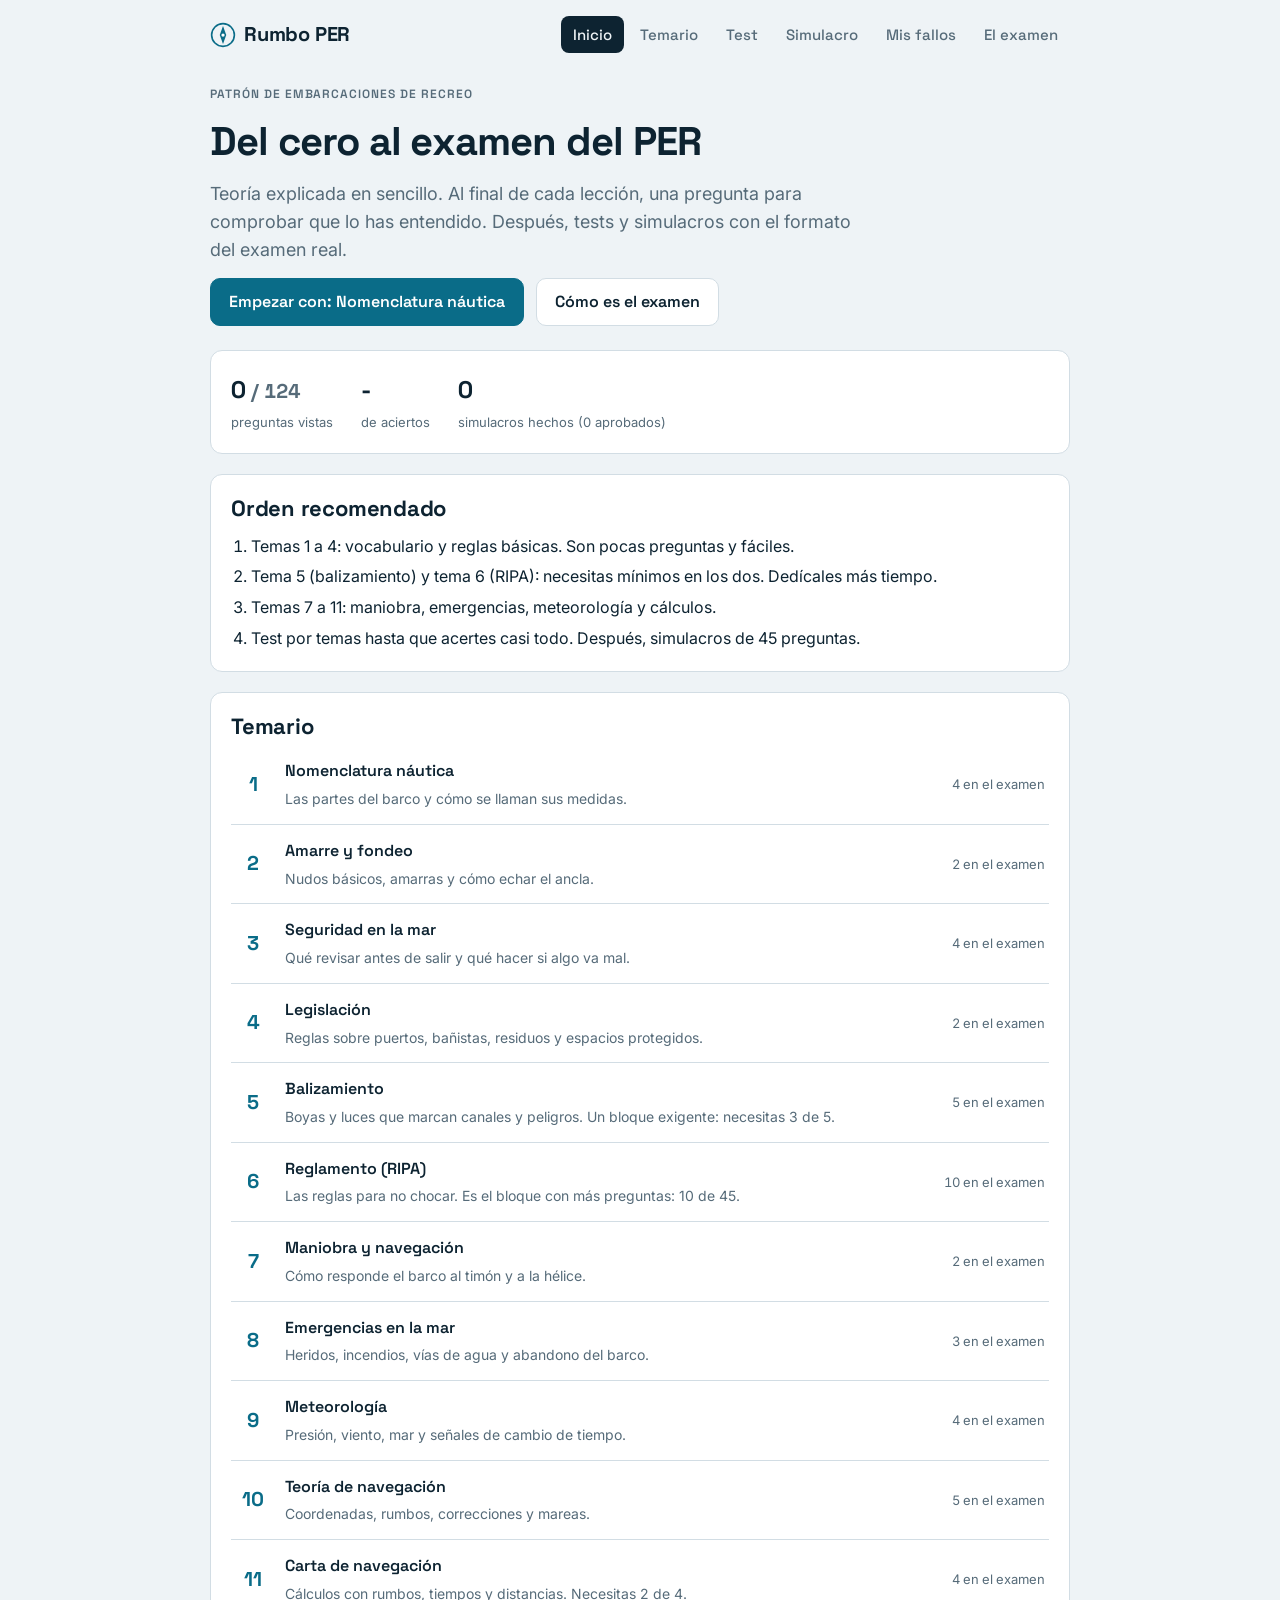
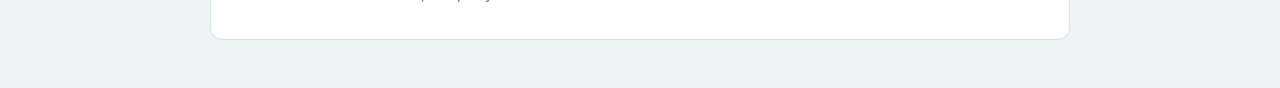
==== CV/per/index.html @ 20fec90c "Anadir Rumbo PER como app instalable en /per - Carpeta CV/per con pagina, manifest, service worker e" ====
<!doctype html>
<html lang="es">
<head>
<meta charset="utf-8">
<meta name="viewport" content="width=device-width, initial-scale=1, viewport-fit=cover">
<title>Rumbo PER</title>
<meta name="description" content="Prepara el examen teórico del PER desde cero: teoría sencilla, tests y simulacros.">
<meta name="theme-color" content="#0a6c88">
<link rel="manifest" href="manifest.webmanifest">
<link rel="icon" href="icon-192.png">
<link rel="apple-touch-icon" href="icon-180.png">
<link rel="preconnect" href="https://fonts.googleapis.com">
<link rel="stylesheet" href="https://fonts.googleapis.com/css2?family=Inter:wght@400;500;600&family=Space+Grotesk:wght@500;600;700&display=swap">
<style>
html{padding-top:env(safe-area-inset-top,0px);padding-bottom:env(safe-area-inset-bottom,0px)}
body{margin:0}
[hidden]{display:none!important}
/* Concepto: cuaderno de bitácora moderno. Fondo azul grisáceo frío, tinta marino, acento verde mar. Las marcas IALA llevan sus colores reales. */
:root{
  --bg:#eef3f6; --surface:#ffffff; --ink:#0d2331; --muted:#566b79; --line:#d2dde4;
  --accent:#0a6c88; --accent-ink:#ffffff; --soft:#e0eff4; --sea:#cfe3ec;
  --ok:#1b7f4b; --ok-bg:#e1f3e9; --bad:#b83428; --bad-bg:#fbe8e5; --warn:#9a6508; --warn-bg:#fbf0d9;
  --f-head:'Space Grotesk','Segoe UI',system-ui,sans-serif;
  --f-body:'Inter','Segoe UI',system-ui,sans-serif;
  --f-mono:ui-monospace,'SF Mono',Menlo,Consolas,monospace;
}
@media (prefers-color-scheme: dark){
  :root:not([data-theme="light"]){
    --bg:#0a171f; --surface:#112530; --ink:#e5eff5; --muted:#92a9b7; --line:#22394680;
    --accent:#52c4df; --accent-ink:#04202a; --soft:#143240; --sea:#17384a;
    --ok:#52cf90; --ok-bg:#12372a; --bad:#ff8579; --bad-bg:#40201d; --warn:#e8b552; --warn-bg:#3b2f13;
    color-scheme:dark;
  }
}
:root[data-theme="dark"]{
  --bg:#0a171f; --surface:#112530; --ink:#e5eff5; --muted:#92a9b7; --line:#22394680;
  --accent:#52c4df; --accent-ink:#04202a; --soft:#143240; --sea:#17384a;
  --ok:#52cf90; --ok-bg:#12372a; --bad:#ff8579; --bad-bg:#40201d; --warn:#e8b552; --warn-bg:#3b2f13;
  color-scheme:dark;
}
*{box-sizing:border-box}
body{background:var(--bg);color:var(--ink);font-family:var(--f-body);font-size:16px;line-height:1.55;
  padding-block:0 48px;padding-left:max(16px,env(safe-area-inset-left,0px));padding-right:max(16px,env(safe-area-inset-right,0px))}
.wrap{max-width:860px;margin:0 auto}
h1,h2,h3{font-family:var(--f-head);line-height:1.2;text-wrap:balance;margin:0}
h1{font-size:clamp(28px,5vw,40px);letter-spacing:-.02em}
h2{font-size:22px;letter-spacing:-.01em}
h3{font-size:18px}
p{margin:0 0 12px}
a{color:var(--accent)}
code{font-family:var(--f-mono);background:var(--soft);padding:1px 6px;border-radius:4px;font-size:.92em}
.muted{color:var(--muted)}
.small{font-size:14px}
.eyebrow{font-family:var(--f-head);text-transform:uppercase;letter-spacing:.08em;font-size:12px;color:var(--muted);font-weight:600}

/* barra superior */
.top{display:flex;align-items:center;justify-content:space-between;gap:12px 20px;flex-wrap:wrap;padding-block:16px 12px}
.brand{font-family:var(--f-head);font-weight:700;font-size:20px;letter-spacing:-.01em;display:flex;align-items:center;gap:8px}
.brand svg{width:26px;height:26px}
.nav{display:flex;gap:4px;flex-wrap:wrap}
.nav a{font-family:var(--f-head);font-weight:500;font-size:15px;color:var(--muted);text-decoration:none;padding:7px 12px;border-radius:8px}
.nav a:hover{background:var(--soft);color:var(--ink)}
.nav a[aria-current="page"]{background:var(--ink);color:var(--bg)}
a:focus-visible,button:focus-visible{outline:3px solid var(--accent);outline-offset:2px}

main{display:flex;flex-direction:column;gap:20px;padding-top:12px}
.card{background:var(--surface);border:1px solid var(--line);border-radius:12px;padding:20px}
.card.flat{background:transparent;border-style:dashed}
.row{display:flex;gap:12px;flex-wrap:wrap;align-items:center}
.grow{flex:1;min-width:0}
.btn{font-family:var(--f-head);font-weight:600;font-size:16px;border:1px solid var(--line);background:var(--surface);color:var(--ink);padding:11px 18px;border-radius:10px;cursor:pointer;text-decoration:none;display:inline-block}
.btn:hover{border-color:var(--accent)}
.btn.primary{background:var(--accent);border-color:var(--accent);color:var(--accent-ink)}
.btn.primary:hover{filter:brightness(1.07)}
.btn[disabled]{opacity:.45;cursor:default}
.chip{font-family:var(--f-head);font-size:14px;font-weight:500;border:1px solid var(--line);background:var(--surface);color:var(--ink);padding:6px 14px;border-radius:999px;cursor:pointer}
.chip[aria-pressed="true"]{background:var(--accent);color:var(--accent-ink);border-color:var(--accent)}
.pill{display:inline-block;font-family:var(--f-head);font-size:12px;font-weight:600;padding:2px 10px;border-radius:999px;background:var(--soft);color:var(--accent)}
.pill.ok{background:var(--ok-bg);color:var(--ok)}
.pill.bad{background:var(--bad-bg);color:var(--bad)}
.pill.warn{background:var(--warn-bg);color:var(--warn)}

/* inicio */
.hero{display:flex;flex-direction:column;gap:14px;padding-block:8px 4px}
.hero p{max-width:60ch;font-size:18px;color:var(--muted);margin:0}
.stats{display:flex;gap:28px;flex-wrap:wrap}
.stat b{display:block;font-family:var(--f-head);font-size:24px;font-variant-numeric:tabular-nums}
.stat span{font-size:13px;color:var(--muted)}
.units{display:flex;flex-direction:column}
.unit{display:grid;grid-template-columns:36px 1fr auto;gap:4px 14px;align-items:center;padding:14px 4px;border-top:1px solid var(--line);text-decoration:none;color:inherit}
.unit:first-child{border-top:0}
.unit:hover{background:var(--soft)}
.unit .no{font-family:var(--f-head);font-weight:700;font-size:20px;color:var(--accent);grid-row:span 2;text-align:center}
.unit .nm{font-family:var(--f-head);font-weight:600}
.unit .ds{font-size:14px;color:var(--muted);grid-column:2}
.unit .meta{text-align:right;font-size:13px;color:var(--muted);font-variant-numeric:tabular-nums;grid-row:span 2}
.bar{height:6px;border-radius:3px;background:var(--line);overflow:hidden;margin-top:6px}
.bar i{display:block;height:100%;background:var(--accent)}
.steps{margin:0;padding-left:20px;display:flex;flex-direction:column;gap:6px}

/* lección */
.lesson{display:flex;flex-direction:column;gap:14px}
.lesson ul,.lesson ol{margin:0 0 4px;padding-left:22px;display:flex;flex-direction:column;gap:6px}
.lesson ul ul{margin-top:6px}
.tip{background:var(--warn-bg);color:var(--ink);border-radius:8px;padding:10px 14px;font-size:15px}
.figs{display:flex;gap:8px 18px;flex-wrap:wrap;margin:6px 0}
.figs figure{margin:0;text-align:center;width:92px}
.figs figcaption{font-size:12px;color:var(--muted);line-height:1.25;margin-top:2px}
.figs svg,.qfig svg{width:64px;height:100px;display:block;margin:0 auto}
.check{border-top:1px dashed var(--line);padding-top:14px;display:flex;flex-direction:column;gap:12px}
.check .eyebrow{color:var(--accent)}
.done{color:var(--ok)}

/* preguntas */
.qtext{font-family:var(--f-head);font-size:19px;font-weight:600;line-height:1.35;margin-bottom:12px}
.qfig{margin:0 0 12px}
.opts{display:flex;flex-direction:column;gap:8px}
.opt{display:flex;gap:12px;align-items:flex-start;text-align:left;width:100%;font:inherit;font-size:16px;color:var(--ink);background:var(--surface);border:1.5px solid var(--line);border-radius:10px;padding:11px 14px;cursor:pointer}
.opt:hover:not([disabled]){border-color:var(--accent)}
.opt .ltr{font-family:var(--f-head);font-weight:700;color:var(--muted);flex:none;width:18px}
.opt .otx{min-width:0}
.opt.sel{border-color:var(--accent);background:var(--soft)}
.opt.correct{border-color:var(--ok);background:var(--ok-bg)}
.opt.wrong{border-color:var(--bad);background:var(--bad-bg)}
.opt[disabled]{cursor:default;color:var(--ink)}
.why{margin-top:12px;padding:12px 14px;border-radius:10px;font-size:15px}
.why.ok{background:var(--ok-bg)}
.why.bad{background:var(--bad-bg)}
.prog{display:flex;justify-content:space-between;gap:12px;font-family:var(--f-head);font-size:14px;color:var(--muted);font-variant-numeric:tabular-nums}
.timer{font-weight:700;color:var(--ink)}
.timer.low{color:var(--bad)}
.grid{display:flex;flex-wrap:wrap;gap:6px}
.grid button{width:38px;height:36px;border-radius:8px;border:1px solid var(--line);background:var(--surface);color:var(--ink);font-family:var(--f-head);font-weight:600;font-size:14px;cursor:pointer;font-variant-numeric:tabular-nums}
.grid button.ans{background:var(--soft);border-color:var(--accent)}
.grid button.cur{background:var(--ink);color:var(--bg);border-color:var(--ink)}

/* resultados */
.verdict{font-family:var(--f-head);font-size:30px;font-weight:700}
.verdict.ok{color:var(--ok)}
.verdict.bad{color:var(--bad)}
table{border-collapse:collapse;width:100%;font-size:15px;font-variant-numeric:tabular-nums}
th,td{text-align:left;padding:8px 10px;border-bottom:1px solid var(--line)}
th{font-family:var(--f-head);font-size:12px;text-transform:uppercase;letter-spacing:.06em;color:var(--muted)}
.scroll{overflow-x:auto}
.review{display:flex;flex-direction:column;gap:14px}
.review .card{padding:16px}
.picker{display:grid;grid-template-columns:repeat(auto-fill,minmax(230px,1fr));gap:10px}
.pick{font:inherit;text-align:left;background:var(--surface);border:1px solid var(--line);border-radius:10px;padding:12px 14px;cursor:pointer;color:var(--ink);display:flex;flex-direction:column;gap:2px}
.pick:hover{border-color:var(--accent)}
.pick b{font-family:var(--f-head)}
.pick span{font-size:13px;color:var(--muted)}
dl{margin:0;display:grid;grid-template-columns:minmax(120px,max-content) 1fr;gap:8px 18px}
dt{font-family:var(--f-head);font-weight:600}
dd{margin:0;min-width:0}
@media (max-width:560px){dl{grid-template-columns:1fr;gap:2px}dd{margin-bottom:10px}.unit{grid-template-columns:30px 1fr}.unit .meta{grid-column:2;grid-row:auto;text-align:left}}
@media (prefers-reduced-motion:no-preference){.bar i{transition:width .3s}}
</style>
</head>
<body>
<div id="app"></div>
<script>
// Temario del PER según el Anexo II del RD 875/2014 (11 unidades, 45 preguntas)
const UNITS = [
{ id:1, n:4, t:'Nomenclatura náutica', d:'Las partes del barco y cómo se llaman sus medidas.', lessons:[
 { h:'Las partes del barco', b:`
<p>Imagina que estás en el centro del barco, mirando hacia delante.</p>
<ul>
<li><b>Proa</b>: la parte de delante.</li>
<li><b>Popa</b>: la parte de atrás.</li>
<li><b>Babor</b>: tu <b>izquierda</b>. Luz <b>roja</b>.</li>
<li><b>Estribor</b>: tu <b>derecha</b>. Luz <b>verde</b>.</li>
<li><b>Amura</b>: la zona curva del casco a cada lado de la proa.</li>
<li><b>Aleta</b>: la zona curva a cada lado de la popa.</li>
<li><b>Través</b>: justo a un lado, a 90° de la proa.</li>
</ul>
<p class="tip">Truco: el vino de <b>Oporto</b> (port, babor) es tinto, como la luz roja de babor.</p>` },
 { h:'Medidas y posiciones', b:`
<ul>
<li><b>Eslora</b>: lo largo del barco.</li>
<li><b>Manga</b>: lo ancho, en la parte más ancha.</li>
<li><b>Puntal</b>: la altura del casco, de la quilla a la cubierta.</li>
<li><b>Calado</b>: lo que se hunde el barco. Va de la línea de flotación a la quilla.</li>
<li><b>Francobordo</b>: lo que sobresale del agua, de la flotación a la cubierta.</li>
<li><b>Obra viva</b> (o carena): la parte del casco que va <b>sumergida</b>.</li>
<li><b>Obra muerta</b>: la parte que queda <b>fuera</b> del agua.</li>
<li><b>Asiento</b>: la diferencia entre el calado de popa y el de proa.</li>
<li><b>Escora</b>: la inclinación del barco hacia un costado.</li>
</ul>` },
 { h:'Hélice, timón y ancla', b:`
<p>La hélice puede girar de dos maneras al ir hacia delante. <b>Dextrógira</b>: gira a derechas (como las agujas del reloj, visto desde popa). <b>Levógira</b>: gira a izquierdas.</p>
<p>El timón se maneja con una <b>caña</b> (palanca) o con una <b>rueda</b>. La pieza que se mueve en el agua es la <b>pala</b>.</p>
<p>Partes del ancla: el <b>arganeo</b> (anilla donde se une la cadena), la <b>caña</b> (el palo central), las <b>uñas</b> (lo que se clava en el fondo) y el <b>cepo</b> (barra que ayuda a que agarre). La cadena sale del barco por el <b>escoben</b> y se recoge con el <b>molinete</b>.</p>` }
]},
{ id:2, n:2, t:'Amarre y fondeo', d:'Nudos básicos, amarras y cómo echar el ancla.', lessons:[
 { h:'Nudos y amarras', b:`
<p>Tres nudos que necesitas sí o sí:</p>
<ul>
<li><b>As de guía</b>: hace un lazo que no se corre. Sirve para amarrar a una anilla o a una bita.</li>
<li><b>Nudo llano</b>: une dos cabos del mismo grosor.</li>
<li><b>Ballestrinque</b>: se hace rápido y sirve para amarrar a un poste o una barandilla.</li>
</ul>
<p>Cuando amarras al muelle usas varios cabos con nombre:</p>
<ul>
<li><b>Largos</b>: salen de proa o popa hacia delante o atrás.</li>
<li><b>Traveses</b>: salen del costado, perpendiculares al muelle.</li>
<li><b>Esprines</b>: salen cruzados y evitan que el barco se mueva hacia delante o hacia atrás.</li>
</ul>` },
 { h:'Fondear', b:`
<ul>
<li><b>Fondear</b>: echar el ancla. <b>Levar</b>: recogerla.</li>
<li>Mejor fondo para que agarre: <b>arena o fango</b>. Malo: roca lisa, piedras, algas.</li>
<li>La <b>posidonia</b> (pradera de plantas marinas) está protegida. No se fondea sobre ella.</li>
<li><b>Escopo</b>: cuánta cadena largas respecto a la profundidad. Cuanta más largues, mejor agarra. Con viento fuerte, largas más.</li>
<li><b>Garrear</b>: cuando el ancla no agarra y se arrastra por el fondo.</li>
<li>Cadena <b>a pique</b>: está vertical y el ancla está a punto de despegar del fondo.</li>
</ul>` }
]},
{ id:3, n:4, t:'Seguridad en la mar', d:'Qué revisar antes de salir y qué hacer si algo va mal.', lessons:[
 { h:'Antes de zarpar', b:`
<ul>
<li>Mira la <b>previsión meteorológica</b>. Si es mala, no salgas.</li>
<li>Comprueba combustible, batería, motor, bomba de achique y el <b>material de seguridad</b>: chalecos, aros, bengalas, extintor, botiquín, radio.</li>
<li>Deja a alguien de confianza en tierra tu <b>plan de ruta</b> y a qué hora piensas volver.</li>
<li>Explica a la tripulación dónde está el material y qué hacer si alguien cae al agua.</li>
</ul>
<p><b>Estabilidad</b>: es la capacidad del barco de volver a su posición normal después de inclinarse. Repartir bien el peso la mejora.</p>` },
 { h:'Mal tiempo y emergencias', b:`
<ul>
<li><b>Capear</b> un temporal: reducir velocidad al mínimo que permita gobernar y poner la proa a las olas, no de costado.</li>
<li><b>Hombre al agua</b>: gritar «hombre al agua», lanzar un aro salvavidas, no perderlo de vista y marcar la posición en el GPS.</li>
<li><b>Remolque</b>: cabo largo y resistente, amarrado a puntos firmes y a poca velocidad.</li>
<li><b>Pedir ayuda</b>: radio VHF <b>canal 16</b>, o el teléfono de Salvamento Marítimo <b>900 202 202</b>. También funciona el 112.</li>
<li><b>Señales de socorro</b>: bengala roja de mano, cohete con paracaídas rojo, humo naranja.</li>
<li><b>Radiobaliza EPIRB</b>: al activarla manda tu posición por satélite.</li>
</ul>` }
]},
{ id:4, n:2, t:'Legislación', d:'Reglas sobre puertos, bañistas, residuos y espacios protegidos.', lessons:[
 { h:'Lo que debes saber', b:`
<ul>
<li><b>Bandera</b>: la embarcación española lleva la bandera de España en la <b>popa</b>.</li>
<li><b>Documentos a bordo</b>: tu título, la documentación de la embarcación y el <b>seguro de responsabilidad civil</b> obligatorio.</li>
<li><b>Bañistas</b>: las zonas de baño balizadas están prohibidas a la navegación. Solo se entra por los canales señalizados y despacio.</li>
<li><b>Buzos</b>: la <b>bandera «A»</b> del código internacional (azul y blanca) significa «tengo buzos sumergidos, mantente alejado y despacio».</li>
<li><b>Contaminación</b>: está prohibido tirar plásticos y basura al mar. Nunca se vierten hidrocarburos.</li>
<li><b>Auxilio</b>: debes ayudar a quien esté en peligro en el mar, si no pones en grave riesgo tu barco ni a tu gente.</li>
<li><b>Espacios protegidos</b>: no se fondea sobre posidonia. En reservas marinas hay normas propias.</li>
</ul>` }
]},
{ id:5, n:5, t:'Balizamiento', d:'Boyas y luces que marcan canales y peligros. Un bloque exigente: necesitas 3 de 5.', lessons:[
 { h:'Marcas laterales y aguas navegables', b:`
<p>Usamos el sistema <b>IALA, Región A</b> (Europa, África y gran parte de Asia). Lo que importa es el sentido en que entras a puerto desde el mar.</p>
<ul>
<li><b>Babor</b> (izquierda al entrar): boya <b>roja</b>, cilíndrica, luz roja.</li>
<li><b>Estribor</b> (derecha al entrar): boya <b>verde</b>, cónica con la punta arriba, luz verde.</li>
</ul>
<p>Las <b>aguas navegables</b> (centro del canal) llevan franjas verticales <b>rojas y blancas</b> y una esfera roja arriba.</p>
<div class="figs" data-figs="port,stbd,safe"></div>` },
 { h:'Marcas cardinales', b:`
<p>Dicen en qué lado de ellas está el agua buena. Siempre pasas por el lado que dice su nombre. Las <b>puntas de los conos</b> te enseñan la dirección.</p>
<ul>
<li><b>Norte</b>: negro arriba, amarillo abajo. Dos conos con la punta <b>arriba</b>. Luz blanca centelleante continua.</li>
<li><b>Sur</b>: amarillo arriba, negro abajo. Dos conos con la punta <b>abajo</b>. Luz con 6 centelleos y uno largo.</li>
<li><b>Este</b>: negro, amarillo, negro. Conos <b>base con base</b> (un rombo). Luz con 3 centelleos.</li>
<li><b>Oeste</b>: amarillo, negro, amarillo. Conos <b>punta con punta</b> (reloj de arena). Luz con 9 centelleos.</li>
</ul>
<p class="tip">Truco de la luz: piensa en un reloj. Este = las 3, Sur = las 6, Oeste = las 9, Norte = continua.</p>
<div class="figs" data-figs="N,E,S,W"></div>` },
 { h:'Peligro aislado, especiales y bifurcación', b:`
<ul>
<li><b>Peligro aislado</b>: negra con bandas rojas y <b>dos esferas negras</b>. Marca un peligro pequeño. Se pasa a distancia por cualquier lado.</li>
<li><b>Marca especial</b>: toda <b>amarilla</b> con un aspa (X) amarilla. Zonas de ocio, cables, etc.</li>
<li><b>Bifurcación</b>: dónde se divide un canal. La parte de arriba dice por qué lado dejarla y la banda ancha dice cuál es el canal principal.
 <ul><li>Roja con banda verde: se deja por babor y el canal principal queda a <b>estribor</b>.</li>
 <li>Verde con banda roja: se deja por estribor y el canal principal queda a <b>babor</b>.</li></ul></li>
</ul>
<div class="figs" data-figs="isol,special,prefStbd,prefPort"></div>` },
 { h:'Luces y ritmos', b:`
<ul>
<li><b>Fl</b> (destello): un destello corto, mucha oscuridad.</li>
<li><b>Q</b> (centelleo) y <b>VQ</b> (muy rápido): destellos seguidos, 60 o 120 por minuto.</li>
<li><b>LFl</b>: destello largo (2 s o más).</li>
<li><b>Iso</b> (isofase): luz y oscuridad iguales. Por ejemplo, 2 s encendida y 2 s apagada.</li>
<li><b>Oc</b> (ocultaciones): <b>más luz que oscuridad</b>.</li>
<li><b>F</b>: luz fija.</li>
</ul>
<p>Cómo se lee: <code>Fl(3) G 10s</code> = luz verde de 3 destellos cada 10 segundos.</p>` }
]},
{ id:6, n:10, t:'Reglamento (RIPA)', d:'Las reglas para no chocar. Es el bloque con más preguntas: 10 de 45.', lessons:[
 { h:'Reglas básicas', b:`
<ul>
<li>Mantén siempre <b>vigilancia</b> con la vista y el oído.</li>
<li>Navega a <b>velocidad de seguridad</b>: la que te permite maniobrar y parar a tiempo según visibilidad, tráfico y mar.</li>
<li><b>Riesgo de abordaje</b>: si la demora del otro barco <b>no cambia</b> mientras se acerca, vais a chocar.</li>
<li>La maniobra para evitarlo debe ser <b>clara, con tiempo y lo bastante grande</b> para que la vea el otro.</li>
</ul>` },
 { h:'Cuándo cede cada barco', b:`
<p>Entre dos barcos de <b>motor</b>:</p>
<ul>
<li><b>De frente</b> (rumbos opuestos): los dos caen a <b>estribor</b> y se cruzan por babor.</li>
<li><b>Cruzándose</b>: cede el que ve al otro por su <b>estribor</b> (derecha). El otro mantiene rumbo y velocidad.</li>
<li><b>Alcance</b>: el que alcanza por detrás (desde más de 22,5° a popa del través) cede siempre.</li>
</ul>
<p>Entre dos <b>veleros</b>:</p>
<ul>
<li>Viento por <b>distinto</b> costado: cede el que tiene el viento por <b>babor</b>.</li>
<li>Viento por el <b>mismo</b> costado: cede el de <b>barlovento</b> (el más cerca del viento).</li>
</ul>` },
 { h:'Prioridades y zonas especiales', b:`
<p>Si son de tipo distinto, cede el que está más abajo en esta lista:</p>
<ol>
<li>Buque <b>sin gobierno</b></li>
<li>Buque de <b>maniobra restringida</b></li>
<li>Buque de <b>pesca</b> con artes que limitan la maniobra</li>
<li><b>Velero</b></li>
<li>Barco de <b>motor</b></li>
</ol>
<p>Un barco de motor cede ante un velero, salvo que lo esté alcanzando.</p>
<ul>
<li><b>Canal estrecho</b>: ve por el lado de <b>estribor</b> del canal, lo más cerca de su límite exterior.</li>
<li><b>Separación de tráfico</b>: cruza con rumbo lo más <b>perpendicular</b> posible.</li>
</ul>` },
 { h:'Luces y marcas de día', b:`
<p>Un barco de <b>motor navegando</b> lleva: <b>luz de tope</b> blanca (al frente), <b>roja</b> a babor, <b>verde</b> a estribor y <b>luz de alcance</b> blanca en popa. Si mide <b>50 m o más</b>, lleva dos luces de tope (la de atrás más alta).</p>
<p>Un <b>velero navegando</b> lleva las dos de costado y la de alcance. No lleva luz de tope.</p>
<ul>
<li>Si ves <b>solo la luz blanca de popa</b>, estás alcanzando a ese barco. Cedes tú.</li>
<li><b>Sin gobierno</b>: dos luces rojas en vertical. De día, dos bolas negras.</li>
<li><b>Fondeado</b>: luz blanca visible en todo el horizonte. De día, <b>una bola negra</b> en la proa.</li>
<li>Velero con el <b>motor funcionando</b>: de día, un <b>cono negro con la punta hacia abajo</b>. Cuenta como barco de motor.</li>
</ul>
<p>Reparto de los sectores de luz: tope 225°, cada costado 112,5° y alcance 135°.</p>` },
 { h:'Señales de sonido y niebla', b:`
<p><b>Maniobra</b> con pitadas cortas (cuando os veis): <b>1 corta</b> = caigo a estribor, <b>2 cortas</b> = caigo a babor, <b>3 cortas</b> = voy atrás, <b>5 cortas</b> = no entiendo tus intenciones o hay peligro.</p>
<p><b>Con niebla</b> (visibilidad reducida), cada 2 minutos como máximo:</p>
<ul>
<li>Motor con arrancada: <b>1 larga</b>.</li>
<li>Motor parado, sin arrancada: <b>2 largas</b>.</li>
<li>Velero, pesca, sin gobierno, remolcando: <b>1 larga y 2 cortas</b>.</li>
<li>Fondeado: <b>campana rápida unos 5 segundos cada minuto</b>.</li>
</ul>` }
]},
{ id:7, n:2, t:'Maniobra y navegación', d:'Cómo responde el barco al timón y a la hélice.', lessons:[
 { h:'Gobierno y atraque', b:`
<ul>
<li><b>Caña</b>: se mueve hacia el lado <b>contrario</b> al que quieres ir. Caña a babor, proa a estribor.</li>
<li><b>Rueda</b>: igual que un coche. Giras la rueda a estribor y la proa va a estribor.</li>
<li>Al girar, la <b>popa se abre hacia fuera</b> (lado contrario al giro).</li>
<li>Hélice <b>dextrógira</b> en <b>marcha atrás</b>: la popa se va hacia <b>babor</b>.</li>
<li><b>Atracar</b>: acércate con la proa contra el viento o la corriente (la que más empuje), con un ángulo suave, y lleva defensas preparadas.</li>
<li><b>Boya</b>: aproxímate con la proa al viento o a la corriente, a poca velocidad.</li>
</ul>` }
]},
{ id:8, n:3, t:'Emergencias en la mar', d:'Heridos, incendios, vías de agua y abandono del barco.', lessons:[
 { h:'Qué hacer y en qué orden', b:`
<ul>
<li><b>Hemorragia</b>: presiona directamente sobre la herida con una gasa limpia.</li>
<li><b>Hipotermia</b>: quita la ropa mojada, abriga y da bebida caliente sin alcohol. No frotes.</li>
<li><b>Fuego</b>: necesita cuatro cosas (tetraedro): <b>combustible, comburente (oxígeno), calor y reacción en cadena</b>. Quitas una y se apaga. <b>Sofocar</b> quita el oxígeno. <b>Enfriar</b> quita el calor.</li>
<li>Fuego <b>eléctrico</b>: extintor de CO₂ o polvo. <b>Nunca agua</b>.</li>
<li><b>Vía de agua</b>: localízala, tápala con lo que tengas y achica.</li>
<li><b>Varada</b>: para el motor, mira si hay heridos y daños, y sonda alrededor antes de intentar salir.</li>
<li><b>Abandono</b>: es el <b>último recurso</b>. Mientras el barco flote, es más seguro quedarse a bordo. Pasa a la balsa salvavidas.</li>
</ul>` }
]},
{ id:9, n:4, t:'Meteorología', d:'Presión, viento, mar y señales de cambio de tiempo.', lessons:[
 { h:'Presión y viento', b:`
<ul>
<li><b>Presión atmosférica</b>: se mide en hectopascales (hPa).</li>
<li><b>Isobara</b>: línea que une puntos con la <b>misma presión</b>. Si están muy juntas, hay <b>viento fuerte</b>.</li>
<li><b>Anticiclón</b> (alta presión): tiempo estable y bueno.</li>
<li><b>Borrasca</b> (baja presión): nubes, lluvia y viento.</li>
<li>El viento se nombra por <b>de dónde viene</b>. Viento del NW viene del noroeste.</li>
<li><b>Escala Beaufort</b>: mide la fuerza del viento de 0 a 12.</li>
</ul>` },
 { h:'Viento aparente, brisas y mar', b:`
<ul>
<li><b>Viento aparente</b>: el que sientes yendo en el barco. Con viento por la <b>popa</b> se <b>resta</b> tu velocidad: viento real 16 nudos, vas a 6, sientes 10. De proa se suma.</li>
<li><b>Brisa marina</b> (de día): sopla del <b>mar hacia la tierra</b>. <b>Terral</b> (de noche): de tierra al mar.</li>
<li><b>Fetch</b>: la distancia de mar abierta por la que sopla el viento sin obstáculos. Cuanto mayor, más grande la ola.</li>
<li><b>Mar de viento</b> lo crea el viento de ahora. <b>Mar de fondo</b> viene de lejos.</li>
</ul>` },
 { h:'Frentes, nubes y señales', b:`
<ul>
<li>Presión que <b>baja deprisa</b>: se acerca mal tiempo. Si <b>sube</b>, mejora.</li>
<li><b>Cumulonimbos</b>: nubes altas y oscuras de tormenta.</li>
<li><b>Cúmulos</b> pequeños y aislados: buen tiempo.</li>
<li><b>Frente frío</b>: baja la temperatura y vienen chubascos y rachas fuertes.</li>
<li><b>Frente cálido</b>: nubes bajas, lluvia suave y continua.</li>
</ul>` }
]},
{ id:10, n:5, t:'Teoría de navegación', d:'Coordenadas, rumbos, correcciones y mareas.', lessons:[
 { h:'Coordenadas y unidades', b:`
<ul>
<li><b>Latitud</b>: de 0° a 90° desde el ecuador, hacia el norte o el sur.</li>
<li><b>Longitud</b>: de 0° a 180° desde el meridiano de Greenwich, hacia el este o el oeste.</li>
<li><b>1 milla náutica</b> = 1.852 m = <b>1 minuto de latitud</b>.</li>
<li><b>1 nudo</b> = 1 milla por hora.</li>
<li>Distancia = velocidad × tiempo.</li>
<li><b>Hora reloj bitácora (HRB)</b>: la que marca el reloj de a bordo.</li>
</ul>` },
 { h:'Rumbos y correcciones', b:`
<ul>
<li><b>Rumbo</b>: ángulo entre el norte y la dirección de la proa (de 000° a 360°).</li>
<li><b>Declinación magnética (dm)</b>: diferencia entre el norte verdadero y el magnético. Viene en la carta.</li>
<li><b>Desvío (Δ)</b>: error de la aguja por los hierros del propio barco.</li>
<li><b>Corrección total</b>: <code>Ct = dm + Δ</code>. Este o NE es <b>+</b>, oeste o NW es <b>−</b>.</li>
<li>De aguja a verdadero: <code>Rv = Ra + Ct</code>.</li>
<li>De verdadero a aguja: <code>Ra = Rv − Ct</code>.</li>
</ul>` },
 { h:'Marcaciones, mareas y luces', b:`
<ul>
<li><b>Marcación</b>: ángulo entre la <b>proa</b> y el objeto.</li>
<li><b>Demora</b>: ángulo entre el <b>norte</b> y el objeto. <code>Dv = Rv + marcación</code> (estribor +, babor −).</li>
<li><b>Enfilación</b>: dos puntos conocidos alineados.</li>
<li><b>Cero hidrográfico</b>: el nivel desde el que se miden las sondas de la carta.</li>
<li><b>Profundidad real</b> = sonda + altura de la marea.</li>
<li><b>Pleamar</b>: marea alta. <b>Bajamar</b>: marea baja.</li>
</ul>` }
]},
{ id:11, n:4, t:'Carta de navegación', d:'Cálculos con rumbos, tiempos y distancias. Necesitas 2 de 4.', lessons:[
 { h:'Cómo se resuelven', b:`
<p>En el examen te dan la <b>carta del Estrecho</b> y haces los cálculos con regla, compás y transportador. Con las fórmulas de la teoría 10 son sumas y restas.</p>
<ol>
<li>Pasa el rumbo de <b>aguja a verdadero</b> con la corrección total.</li>
<li>Dibuja la línea en la carta y mide la distancia.</li>
<li>Con <b>velocidad × tiempo</b> calcula la distancia o la hora de llegada.</li>
<li>Para situarte, cruza <b>dos líneas de posición</b> (dos demoras o marcaciones).</li>
</ol>
<p class="tip">Trabajo extra: practica con una carta real y su instrumental. Aquí entrenas los cálculos, no el dibujo.</p>` }
]}
];
// Cada pregunta: [unidad.lección, enunciado, [correcta, mala, mala, mala], explicación, dibujo opcional]
// Preguntas originales escritas para este estudio, basadas en el temario oficial. No son las del examen real.
const RAW = [
// ===== 1 Nomenclatura =====
['1.0','Estás en el centro del barco mirando hacia la proa. ¿Qué lado es babor?',['El izquierdo','El derecho','El de atrás','El de delante'],'Babor es la izquierda mirando a proa. Estribor es la derecha.'],
['1.0','¿Qué es la amura?',['La parte curva del casco a cada lado de la proa','La parte curva del casco a cada lado de la popa','El centro del barco','El fondo del casco'],'La amura está en la proa. La parte curva de la popa es la aleta.'],
['1.0','Un objeto está justo a 90° de la proa, a tu derecha. ¿Dónde está?',['Por el través de estribor','Por la aleta de estribor','Por la amura de babor','Por la proa'],'Través es el lado, a 90° de la proa. Estribor es la derecha.'],
['1.1','¿Qué es el calado?',['La distancia vertical entre la línea de flotación y la parte más baja de la quilla','La altura del casco fuera del agua','El largo del barco','El ancho máximo del barco'],'El calado es lo que se hunde el barco. La altura fuera del agua es el francobordo.'],
['1.1','El asiento de un barco es…',['La diferencia entre el calado de popa y el de proa','La inclinación hacia un costado','La altura de la cubierta al fondo','El peso de la carga'],'Si el barco va más hundido de popa que de proa, tiene asiento.'],
['1.1','Un barco se inclina hacia un costado. Esa inclinación se llama…',['Escora','Asiento','Francobordo','Puntal'],'Escora es la inclinación lateral. Eliminar la escora es enderezar el barco.'],
['1.1','¿Qué es el francobordo?',['La altura del casco que queda fuera del agua','La parte sumergida del casco','La longitud total del barco','La altura de la quilla'],'Va de la línea de flotación a la cubierta.'],
['1.1','La obra viva es…',['La parte del casco que va sumergida','La parte que está fuera del agua','La cubierta','El motor'],'Obra viva = sumergida (carena). Obra muerta = la que queda fuera.'],
['1.2','Una hélice dextrógira, en marcha avante, gira…',['En el sentido de las agujas del reloj, mirando desde popa','En sentido contrario a las agujas del reloj','Solo en marcha atrás','No gira'],'Dextrógira es «a derechas». Levógira es «a izquierdas».'],
['1.2','¿Cómo se llama la anilla del ancla a la que se une la cadena?',['Arganeo','Cepo','Uña','Escoben'],'El arganeo es la anilla. Las uñas son las que se clavan en el fondo.'],
// ===== 2 Amarre y fondeo =====
['2.0','¿Qué nudo sirve para unir dos cabos del mismo grosor?',['Nudo llano','As de guía','Ballestrinque','Nudo de ocho'],'El nudo llano une dos cabos iguales. El as de guía hace un lazo que no se corre.'],
['2.0','¿Qué nudo hace un lazo que no se corre y es ideal para amarrar a una anilla?',['As de guía','Nudo llano','Ballestrinque','Vuelta de braza'],'El as de guía es el nudo más útil a bordo.'],
['2.0','¿Para qué sirve un esprín al amarrar a un muelle?',['Para evitar que el barco se mueva hacia delante o hacia atrás','Para mantener el barco pegado al muelle de lado','Para sujetar el ancla','Para izar la bandera'],'Los esprines van cruzados. Los traveses mantienen el barco pegado al muelle.'],
['2.1','¿Qué fondo es mejor para que el ancla agarre bien?',['Arena o fango','Roca lisa','Algas o posidonia','Piedras sueltas'],'La arena y el fango dejan que el ancla se clave.'],
['2.1','Cuando se dice que el ancla «garrea»…',['No agarra y se arrastra por el fondo','Está bien clavada','Se ha roto la cadena','Está subiendo'],'Garrear = arrastrarse. El barco se desplaza sin que lo notes.'],
['2.1','Hay viento fuerte y vas a fondear. ¿Qué conviene hacer?',['Largar más cadena (más escopo)','Largar menos cadena','Fondear sobre rocas','Parar el motor y no echar ancla'],'Más cadena = el ancla tira más horizontal y agarra mejor.'],
['2.1','Cuando la cadena está «a pique»…',['Está vertical y el ancla está a punto de despegar del fondo','El ancla está clavada con fuerza','La cadena está floja','El barco está atracado'],'«A pique» es la última fase antes de que el ancla salga del fondo.'],
// ===== 3 Seguridad =====
['3.0','Antes de salir a navegar, ¿qué debes dejar a alguien de confianza en tierra?',['Tu plan de ruta y la hora prevista de regreso','Las llaves del barco','El dinero del combustible','Una copia del título del barco'],'Así sabrán que algo va mal si no vuelves a la hora.'],
['3.0','La estabilidad de un barco es…',['La capacidad de volver a su posición de equilibrio tras inclinarse','La velocidad máxima que alcanza','La fuerza del motor','La altura del casco'],'Repartir bien el peso mejora la estabilidad.'],
['3.1','¿Qué canal de la radio VHF se usa para pedir socorro?',['El canal 16','El canal 9','El canal 68','El canal 72'],'El canal 16 es el de socorro, seguridad y llamada.'],
['3.1','¿Cuál es el teléfono de Salvamento Marítimo?',['900 202 202','091','900 100 100','061'],'También se puede llamar al 112.'],
['3.1','En un temporal quieres «capear». ¿Cómo lo haces?',['Con la mínima velocidad que mantenga el gobierno y la proa hacia las olas','Con el barco de costado a las olas','A máxima velocidad con olas por la popa','Parando el motor y dejándote llevar'],'Capear es aguantar el temporal con la proa a las olas.'],
['3.1','Alguien cae al agua. ¿Qué haces primero?',['Gritar «hombre al agua», lanzarle un aro salvavidas y no perderlo de vista','Tirarte tú al agua','Seguir navegando y avisar por radio','Parar los motores y esperar'],'Lo primero es avisar y no perder de vista a la persona.'],
['3.1','En un remolque, el cabo debe ser…',['Largo, resistente y amarrado a puntos firmes','Corto y atado a la barandilla','Fino para que no pese','Atado al timón'],'Un remolque tira con mucha fuerza. Las barandillas se pueden arrancar.'],
['3.1','Una bengala roja de mano indica…',['Socorro (peligro)','Que estás fondeado','Que hay buzos','Que pasas a un pesquero'],'El rojo es la señal de socorro: bengala, cohete con paracaídas.'],
['3.1','¿Qué hace una radiobaliza EPIRB al activarse?',['Envía una señal de socorro con tu posición por satélite','Enciende las luces de navegación','Mide la profundidad','Avisa de tormentas'],'Es una de las ayudas más importantes en alta mar.'],
// ===== 4 Legislación =====
['4.0','¿Se pueden tirar plásticos al mar?',['No, nunca','Sí, si son pequeños','Sí, a más de 3 millas','Solo de noche'],'Los plásticos no se pueden verter nunca.'],
['4.0','¿Estás obligado a prestar auxilio a quien esté en peligro en el mar?',['Sí, si no pones en grave peligro tu barco ni a tu gente','No, es cosa de Salvamento Marítimo','Solo si es de tu nacionalidad','Solo si te lo pide la radio'],'La obligación de auxilio es una norma marítima básica.'],
['4.0','¿Dónde no debes fondear?',['Sobre praderas de posidonia','Sobre arena','Sobre fango','En una zona de fondeo señalizada'],'La posidonia está protegida y el ancla la arranca.'],
['4.0','¿Dónde se iza la bandera de España en una embarcación española?',['En la popa','En la proa','En el través','No es obligatoria'],'El pabellón nacional va en popa.'],
['4.0','Las zonas de baño balizadas…',['Están prohibidas a la navegación, salvo por los canales de acceso señalizados','Son zona de fondeo libre','Son zona de pesca','Se pueden cruzar a máxima velocidad'],'Los bañistas no pueden ver ni evitar tu barco.'],
['4.0','La bandera «A» del código internacional (azul y blanca) significa…',['Tengo buzos sumergidos: mantente alejado y despacio','Necesito un práctico','Estoy en cuarentena','Hay un hombre al agua'],'Bandera «A»: buzos. No confundir con la bandera roja con franja blanca (buceo deportivo).'],
['4.0','¿Qué documentos debes llevar a bordo?',['Tu título, la documentación de la embarcación y el seguro de responsabilidad civil','Solo el DNI','Solo el seguro','Solo el título de propiedad'],'Son los tres documentos básicos.'],
// ===== 5 Balizamiento =====
['5.0','¿Cómo es una marca lateral de babor en Región A?',['Roja, cilíndrica','Verde, cónica','Amarilla, con aspa','Negra con bandas rojas'],'Babor = roja y cilíndrica. Estribor = verde y cónica.'],
['5.0','¿Cómo es una marca lateral de estribor en Región A?',['Verde, cónica con la punta hacia arriba','Roja, cilíndrica','Amarilla con X','Franjas rojas y blancas'],'Verde y cónica.'],
['5.0','Entras a puerto desde el mar. Ves una boya roja. ¿Por dónde debe quedar?',['Por tu babor (izquierda)','Por tu estribor (derecha)','Debes pasar por encima','Es indiferente'],'Al entrar a puerto, rojo a la izquierda y verde a la derecha.'],
['5.0','Esta boya tiene franjas verticales rojas y blancas y una esfera roja. ¿Qué es?',['Marca de aguas navegables','Marca de peligro aislado','Marca cardinal Norte','Marca especial'],'Marca el centro del canal y se puede pasar por cualquier lado.','safe'],
['5.1','Esta marca cardinal es…',['Norte','Sur','Este','Oeste'],'Dos conos con la punta hacia arriba, negro arriba y amarillo abajo.','N'],
['5.1','Esta marca cardinal es…',['Este','Oeste','Norte','Sur'],'Conos base con base y negro, amarillo, negro.','E'],
['5.1','Esta marca cardinal es…',['Sur','Norte','Este','Oeste'],'Dos conos con la punta hacia abajo, amarillo arriba y negro abajo.','S'],
['5.1','Esta marca cardinal es…',['Oeste','Este','Norte','Sur'],'Conos punta con punta (reloj de arena), amarillo, negro, amarillo.','W'],
['5.1','Una luz blanca centelleante continua en una marca cardinal indica…',['Norte','Este','Sur','Oeste'],'Este: 3 centelleos. Sur: 6 y 1 larga. Oeste: 9. Norte: continua.'],
['5.1','Una luz blanca con 9 centelleos pertenece a la marca…',['Oeste','Este','Sur','Norte'],'Como el 9 en el reloj: las 9 es el oeste.'],
['5.1','Si ves una marca cardinal Norte, ¿por dónde debes pasar?',['Por el norte de ella','Por el sur de ella','Por el este de ella','Por encima'],'Siempre pasas por el lado que dice su nombre.'],
['5.2','Esta marca tiene bandas negras y rojas y dos esferas negras. ¿Qué es?',['Un peligro aislado','Una marca cardinal','Una marca especial','Un canal principal'],'Marca un peligro pequeño. Hay agua navegable alrededor.','isol'],
['5.2','Esta marca amarilla con una X amarilla es…',['Una marca especial','Una marca de aguas navegables','Un peligro aislado','Una marca cardinal Norte'],'Marcan zonas de ocio, cables, etc.','special'],
['5.2','Esta marca tiene el cuerpo rojo con una banda ancha verde y un tope cilíndrico rojo. ¿Qué indica?',['Bifurcación: se deja por babor y el canal principal queda a estribor','Bifurcación: se deja por estribor y el canal principal queda a babor','Un peligro aislado','Aguas navegables'],'El tope rojo dice «déjala por babor». La banda verde dice que el canal principal es a estribor.','prefStbd'],
['5.3','Una luz blanca que está 2 s encendida y 2 s apagada es de tipo…',['Isofase (Iso)','Ocultaciones (Oc)','Destello (Fl)','Fija (F)'],'Isofase: luz y oscuridad iguales.'],
['5.3','Una luz de «ocultaciones» (Oc) tiene…',['Más tiempo de luz que de oscuridad','Más oscuridad que luz','Igual luz que oscuridad','Solo luz fija'],'Oc es lo contrario del destello: se apaga un momento.'],
['5.3','¿Qué significa «Fl(3) G 10s»?',['Luz verde con 3 destellos cada 10 segundos','Luz roja con 3 destellos cada 10 s','Luz verde fija de 10 s','Luz blanca con 3 ocultaciones'],'Fl = destello, G = verde, 10s = el ciclo dura 10 s.'],
['5.3','La Región A del balizamiento IALA es la que se usa en…',['Europa, África y gran parte de Asia','América','Solo en España','Solo en el Mediterráneo'],'En América se usa la Región B, con los colores de babor y estribor invertidos.'],
// ===== 6 Reglamento (RIPA) =====
['6.0','Un barco se acerca y su demora de compás no cambia. ¿Qué ocurre?',['Hay riesgo de abordaje','No hay peligro','Te está alcanzando','Va a parar'],'Si la demora no cambia y la distancia baja, vais a chocar.'],
['6.0','La «velocidad de seguridad» es la que…',['Te permite maniobrar con eficacia y parar a tiempo según las condiciones','Es la máxima del motor','Es siempre 5 nudos','Es la que marca la carta'],'Depende de la visibilidad, el tráfico y el mar.'],
['6.0','La maniobra para evitar un abordaje debe ser…',['Clara, con tiempo y lo bastante grande para que la vea el otro','Pequeña, para no molestar','Lo más tarde posible','Siempre hacia babor'],'Si es pequeña o tardía, el otro no la entiende.'],
['6.1','Dos barcos de motor se acercan de frente, con rumbos opuestos. ¿Qué haces?',['Cada uno cae a estribor y os cruzáis por babor','Cada uno cae a babor','Cede el más pequeño','Os paráis'],'Los dos a estribor, como en la carretera.'],
['6.1','Dos barcos de motor se cruzan. Ves al otro por tu estribor (derecha). ¿Quién cede?',['Tú','El otro','El más lento','Nadie'],'Quien ve al otro por estribor cede.'],
['6.1','Si el otro barco te ve por su estribor y tú por su babor, ¿qué haces?',['Mantienes rumbo y velocidad','Cedes y cambias de rumbo','Paras el motor','Haces sonar 5 pitadas cortas'],'Eres el que tiene preferencia. Solo maniobras si el otro no cede.'],
['6.1','Un barco que alcanza a otro por detrás (desde más de 22,5° a popa del través) debe…',['Apartarse de su derrota','Mantener rumbo y velocidad','Acelerar mucho','Hacer sonar 1 pitada larga'],'El que alcanza siempre cede, sea del tipo que sea.'],
['6.1','Dos veleros: uno tiene el viento por babor y el otro por estribor. ¿Quién cede?',['El que tiene el viento por babor','El que tiene el viento por estribor','El más pequeño','El de sotavento'],'Viento por babor = cede.'],
['6.1','Dos veleros con el viento por el mismo costado. ¿Quién cede?',['El de barlovento','El de sotavento','El más grande','Ninguno'],'El de barlovento está más cerca del viento y tiene más margen de maniobra.'],
['6.2','¿Qué buque tiene prioridad sobre todos los demás?',['El buque sin gobierno','El velero','El barco de motor','El pesquero con artes'],'Orden de más a menos prioridad: sin gobierno, maniobra restringida, pesca, vela, motor.'],
['6.2','Un velero y un barco de motor se cruzan. ¿Quién suele ceder?',['El de motor','El velero','El más rápido','Quien esté a babor'],'Salvo que el de motor esté alcanzando al velero.'],
['6.2','Al cruzar un dispositivo de separación del tráfico debes hacerlo…',['Con rumbo lo más perpendicular posible','En diagonal para tardar menos','Navegando en sentido contrario','Parado'],'Así pasas el menor tiempo posible dentro.'],
['6.2','En un canal estrecho debes navegar…',['Por el lado de estribor del canal, cerca de su límite exterior','Por el centro','Por el lado de babor','Por el lado que tenga más agua'],'Como en la carretera, por la derecha.'],
['6.3','¿Cómo se llama la luz blanca que se ve desde atrás en un barco?',['Luz de alcance (o de popa)','Luz de tope','Luz de costado','Luz de fondeo'],'Cubre 135° hacia atrás.'],
['6.3','Solo ves la luz blanca de popa de otro barco. ¿Qué situación es?',['Lo estás alcanzando y cedes tú','Te está alcanzando él','Os cruzáis','Va fondeado'],'Ver solo la luz de popa = estás por detrás.'],
['6.3','Un velero fondeado, de día, muestra…',['Una bola negra en la proa','Un cono negro punta abajo','Dos bolas negras','Un cilindro negro'],'Fondeado = una bola.'],
['6.3','Un velero navega con el motor en marcha. De día muestra…',['Un cono negro con la punta hacia abajo','Una bola negra','Un cilindro negro','Un rombo negro'],'Con motor cuenta como buque de propulsión mecánica.'],
['6.3','Un barco de motor de 60 m navegando de noche lleva…',['Dos luces de tope (la de popa más alta), costado y alcance','Una luz de tope y nada más','Solo luz roja','Solo luz verde'],'Desde 50 m, dos luces de tope.'],
['6.3','Un velero de 8 m navegando de noche lleva…',['Luces de costado (roja y verde) y luz de alcance','Una luz roja en todo el horizonte','Dos luces de tope','Una luz amarilla'],'Pueden estar combinadas en un solo farol en el palo.'],
['6.3','Dos luces rojas en vertical, visibles en todo el horizonte, indican…',['Un buque sin gobierno','Un buque fondeado','Un barco remolcando','Un velero'],'De día serían dos bolas negras.'],
['6.4','En niebla, un barco de motor con arrancada emite…',['Una pitada larga cada 2 minutos como máximo','Dos pitadas largas','Campana rápida','Una larga y dos cortas'],'Parado y sin arrancada son dos largas.'],
['6.4','En niebla, un barco de motor parado (sin arrancada) emite…',['Dos pitadas largas cada 2 minutos como máximo','Una pitada larga','Una larga y dos cortas','Cinco cortas'],'Con arrancada es una larga.'],
['6.4','Una pitada corta significa…',['Caigo a estribor','Caigo a babor','Voy atrás','No te entiendo'],'1 corta = estribor, 2 cortas = babor, 3 cortas = atrás.'],
['6.4','Cinco pitadas cortas significan…',['No entiendo tus intenciones o hay peligro','Caigo a babor','Voy atrás','Estoy fondeado'],'Es la señal de duda.'],
['6.4','En niebla, un velero emite…',['Una pitada larga y dos cortas cada 2 minutos como máximo','Una larga','Dos largas','Campana rápida'],'Lo mismo que pesca, sin gobierno y remolque.'],
['6.4','En niebla, un barco fondeado emite…',['Campana rápida unos 5 segundos cada minuto','Una pitada larga','Dos largas','Nada'],'Fondeado = campana.'],
// ===== 7 Maniobra =====
['7.0','Con la caña del timón hacia babor, la proa irá hacia…',['Estribor','Babor','Recto','Depende del viento'],'La caña se mueve al lado contrario del giro.'],
['7.0','Hélice dextrógira en marcha atrás: la popa tiende a ir hacia…',['Babor','Estribor','Recto','Arriba'],'Es un efecto de la hélice. Hay que contar con él al atracar.'],
['7.0','Para atracar con viento o corriente fuerte conviene acercarse…',['Con la proa contra el viento o la corriente','Con la popa contra el viento','De costado','A máxima velocidad'],'Así tienes más control y puedes frenar sin que te empujen.'],
['7.0','Con rueda de timón, para virar a estribor…',['Giras la rueda a estribor','Giras la rueda a babor','Mueves la caña a estribor','Cambias la hélice'],'La rueda funciona como la de un coche.'],
['7.0','Al meter timón para girar, la popa se…',['Abre hacia el lado contrario al giro','Cierra hacia el lado del giro','Queda fija','Se hunde'],'El barco gira alrededor de un punto cercano al centro.'],
// ===== 8 Emergencias =====
['8.0','Una persona tiene una hemorragia externa. ¿Qué haces primero?',['Presionar directamente sobre la herida con una gasa limpia','Aplicar un torniquete siempre','Darle de beber','Lavar la herida con agua de mar'],'La presión directa es lo primero.'],
['8.0','¿Con qué se apaga un fuego eléctrico?',['Con extintor de CO₂ o de polvo, nunca con agua','Con agua','Con espuma de jabón','Con una manta mojada'],'El agua conduce la electricidad.'],
['8.0','Apagar un fuego por sofocación consiste en eliminar…',['El comburente (el oxígeno)','El combustible','El calor','La reacción en cadena'],'Sofocar = cubrir el fuego para que no tenga aire.'],
['8.0','El tetraedro del fuego tiene cuatro elementos. ¿Cuáles son?',['Combustible, comburente, calor y reacción en cadena','Humo, calor, madera y aire','Combustible, agua, aire y calor','Gas, calor, chispa y aire'],'Quitas uno y el fuego se apaga.'],
['8.0','Hay una vía de agua. Lo primero es…',['Localizarla y taponarla mientras se achica','Dejar el barco','Aumentar la velocidad','Abrir las escotillas'],'Taponar y achicar a la vez.'],
['8.0','Un tripulante tiene hipotermia. ¿Qué haces?',['Quitarle la ropa mojada, abrigarlo y darle bebida caliente sin alcohol','Frotarle fuerte la piel','Darle alcohol','Meterlo en agua muy caliente'],'Frotar o dar alcohol empeora el cuadro.'],
['8.0','El abandono del barco es…',['El último recurso: mientras el barco flote es más seguro quedarse a bordo','La primera acción ante cualquier avería','Obligatorio con viento fuerza 5','Siempre mejor que pedir ayuda'],'La balsa se usa cuando ya no hay otra opción.'],
['8.0','Te has varado. ¿Qué haces?',['Parar el motor, revisar heridos y daños y sondar alrededor','Dar máquina atrás a fondo enseguida','Encender los motores a tope','Echar a todos al agua'],'Forzar el motor puede empeorar los daños.'],
// ===== 9 Meteorología =====
['9.0','Una isobara es una línea que une puntos de igual…',['Presión atmosférica','Temperatura','Humedad','Altura de ola'],'Iso = igual. Baro = presión.'],
['9.0','Isobaras muy juntas en un mapa del tiempo indican…',['Viento fuerte','Calma','Niebla','Marea alta'],'Cuanto más juntas, más rápido cambia la presión.'],
['9.0','Un anticiclón (alta presión) suele traer…',['Tiempo estable y bueno','Lluvia y temporal','Tormentas','Niebla densa siempre'],'Una borrasca trae nubes, lluvia y viento.'],
['9.0','Un viento del NW es el que…',['Viene del noroeste','Va hacia el noroeste','Sopla del sureste','Sopla del noreste'],'Al viento se le nombra por de dónde viene.'],
['9.0','La escala que clasifica la fuerza del viento es la…',['Beaufort','Douglas','Richter','Celsius'],'Beaufort va de 0 a 12. La Douglas mide el estado de la mar.'],
['9.1','¿Qué es el fetch?',['La extensión de mar sobre la que sopla el viento sin obstáculos','La altura de la ola','El tiempo entre olas','La temperatura del agua'],'Cuanto más fetch, más grande puede ser la ola.'],
['9.1','Viento real de 16 nudos por la popa. Navegas a 6 nudos. El viento aparente es de…',['10 nudos','22 nudos','16 nudos','6 nudos'],'Por la popa se resta: 16 − 6 = 10.'],
['9.1','La brisa marina (de día) sopla…',['Del mar hacia la tierra','De la tierra hacia el mar','Del norte al sur','Solo en invierno'],'De noche sopla el terral, de tierra al mar.'],
['9.2','La presión baja rápido y se ven nubes cumulonimbos. Es probable que haya…',['Tormenta','Calma y buen tiempo','Niebla de radiación','Un anticiclón'],'Mal tiempo a la vista.'],
['9.2','Un frente frío trae normalmente…',['Descenso de temperatura, chubascos y rachas de viento','Lluvia suave y continua','Calma total','Subida de temperatura'],'Lluvia suave y continua es del frente cálido.'],
// ===== 10 Teoría de navegación =====
['10.0','La latitud se mide…',['De 0° a 90° desde el ecuador, al norte o al sur','De 0° a 180° desde Greenwich','De 0° a 360°','Solo al norte'],'La longitud va de 0° a 180° desde Greenwich.'],
['10.0','La longitud se mide…',['De 0° a 180° desde Greenwich, al este o al oeste','De 0° a 90° desde el ecuador','Solo al este','De 0° a 360° al norte'],'Greenwich es el meridiano 0.'],
['10.0','Una milla náutica equivale a…',['1.852 metros','1.000 metros','1.609 metros','3.000 metros'],'1.609 m es la milla terrestre.'],
['10.0','Un minuto de latitud equivale a…',['Una milla náutica','Un kilómetro','Un nudo','Diez millas'],'Por eso se miden las distancias en la escala de latitud.'],
['10.0','Un nudo es…',['Una milla náutica por hora','Un kilómetro por hora','Una milla terrestre por hora','Un metro por segundo'],'10 nudos = 10 millas en una hora.'],
['10.0','La hora reloj de bitácora (HRB) es…',['La que marca el reloj de a bordo','La hora de Greenwich','La hora de la marea','La hora de salida del sol'],'Es la hora que usas en tu navegación.'],
['10.1','El rumbo es…',['El ángulo entre el norte y la dirección de la proa','El ángulo entre la proa y un objeto','La distancia recorrida','La velocidad del barco'],'Va de 000° a 360°.'],
['10.1','El desvío de la aguja lo causan…',['Los hierros y campos eléctricos del propio barco','El norte verdadero','La marea','El viento'],'Cada barco tiene su propio desvío.'],
['10.1','La declinación magnética es…',['El ángulo entre el norte verdadero y el magnético','El error por los hierros del barco','La inclinación de la aguja','La hora de salida'],'Se lee en la carta, en la rosa de los vientos.'],
['10.1','La corrección total se calcula como…',['Declinación magnética + desvío (con sus signos)','Rumbo − distancia','Latitud + longitud','Desvío − velocidad'],'Ct = dm + Δ.'],
['10.2','La marcación de un objeto es…',['El ángulo entre la proa y el objeto','El ángulo entre el norte y el objeto','La distancia al objeto','La altura del objeto'],'Demora = desde el norte. Marcación = desde la proa.'],
['10.2','Una enfilación es…',['Dos objetos conocidos que se ven alineados','El rumbo del barco','La distancia a un faro','La corriente'],'Te da una línea de posición muy precisa.'],
['10.2','El cero hidrográfico es…',['El nivel desde el que se miden las sondas de la carta','El nivel de la pleamar','La profundidad media','La orilla'],'Las sondas están referidas a ese nivel.'],
// ===== 11 Carta de navegación (cálculos) =====
['11.0','Declinación 3° NW (−3°) y desvío +2°. ¿Cuánto vale la corrección total?',['−1°','+1°','−5°','+5°'],'Ct = −3 + 2 = −1°.'],
['11.0','Rumbo de aguja 080° y Ct = −5°. ¿Cuál es el rumbo verdadero?',['075°','085°','080°','070°'],'Rv = Ra + Ct = 80 − 5 = 075°.'],
['11.0','Rumbo verdadero 120° y Ct = +4°. ¿Cuál es el rumbo de aguja?',['116°','124°','120°','112°'],'Ra = Rv − Ct = 120 − 4 = 116°.'],
['11.0','Navegas a 6 nudos durante 90 minutos. ¿Qué distancia recorres?',['9 millas','6 millas','12 millas','15 millas'],'90 min = 1,5 h. 6 × 1,5 = 9 millas.'],
['11.0','Recorres 12 millas a 8 nudos. ¿Cuánto tardas?',['1 hora y 30 minutos','1 hora','2 horas','45 minutos'],'12 ÷ 8 = 1,5 horas.'],
['11.0','Sales a las 10:30 y tienes 15 millas a 6 nudos. ¿A qué hora llegas?',['13:00','12:30','13:30','12:00'],'15 ÷ 6 = 2,5 horas. 10:30 + 2:30 = 13:00.'],
['11.0','¿Qué rumbo corresponde al suroeste?',['225°','135°','270°','315°'],'Norte 000, Este 090, Sur 180, Oeste 270. El suroeste está en medio de sur y oeste.'],
['11.1','Estás en 43°20\'N y navegas 15 millas hacia el norte. ¿Cuál es tu nueva latitud?',['43°35\'N','43°05\'N','43°20\'N','44°20\'N'],'1 milla = 1 minuto de latitud. 20\' + 15\' = 35\'.'],
['11.1','Rumbo verdadero 045° y ves un faro con marcación 30° por estribor. ¿Cuál es la demora verdadera?',['075°','015°','045°','030°'],'Estribor suma. 45 + 30 = 075°.'],
['11.1','En la carta la sonda es de 2,5 m y la marea está 1,0 m por encima del cero. ¿Cuál es la profundidad real?',['3,5 m','1,5 m','2,5 m','3,0 m'],'Profundidad real = sonda + altura de la marea.'],
['11.1','Navegas a 5 nudos durante 24 minutos. ¿Qué distancia recorres?',['2 millas','5 millas','1 milla','4 millas'],'24 min = 0,4 h. 5 × 0,4 = 2 millas.']
];
(function(){
const app=document.getElementById('app');
const BANK=RAW.map((r,i)=>({id:i,u:+r[0].split('.')[0],l:+r[0].split('.')[1],q:r[1],o:r[2],e:r[3],s:r[4]||null}));
const UBY={};UNITS.forEach(u=>UBY[u.id]=u);
const EXAM_MIN={5:3,6:5,11:2};            // aciertos mínimos por bloque
const PASS=32, TOTAL=45, MINUTES=90;

/* ---------- almacenamiento (tolerante a fallos) ---------- */
const mem={};
const store={
  get(k){try{const v=localStorage.getItem(k);if(v!==null)return JSON.parse(v)}catch(e){}return mem[k]===undefined?null:mem[k]},
  set(k,v){mem[k]=v;try{localStorage.setItem(k,JSON.stringify(v))}catch(e){}}
};
let S=store.get('rumbo-per-1')||{q:{},lessons:{},sims:[]};
S.q=S.q||{};S.lessons=S.lessons||{};S.sims=S.sims||[];
const save=()=>store.set('rumbo-per-1',S);
function record(id,ok){const e=S.q[id]||{n:0,ok:0,last:null};e.n++;if(ok)e.ok++;e.last=ok;S.q[id]=e;save()}

/* ---------- utilidades ---------- */
const shuffle=a=>{a=a.slice();for(let i=a.length-1;i>0;i--){const j=Math.floor(Math.random()*(i+1));[a[i],a[j]]=[a[j],a[i]]}return a};
const pct=(a,b)=>b?Math.round(100*a/b):0;
let timerId=null;
const clearTimer=()=>{if(timerId){clearInterval(timerId);timerId=null}};
const mkItem=q=>({q,order:shuffle([0,1,2,3]),pick:null});
const isOk=it=>it.pick!==null&&it.order[it.pick]===0;
function unitStats(uid){
  const qs=BANK.filter(q=>q.u===uid);let n=0,ok=0,seen=0;
  qs.forEach(q=>{const e=S.q[q.id];if(e){seen++;n+=e.n;ok+=e.ok}});
  return {total:qs.length,seen,n,ok};
}
function lessonsDone(uid){return UNITS.find(u=>u.id===uid).lessons.filter((_,i)=>S.lessons[uid+'.'+i]).length}

/* ---------- boyas en SVG ---------- */
let svgN=0;
const COL={r:'#d63a2c',g:'#1f9d55',y:'#f2c200',k:'#1b1b1b',w:'#ffffff'};
const SHAPE={can:'M18 42h28v38H18z',cone:'M13 80L51 80L41 42L23 42Z',pillar:'M23 42h18v38H23z',sphere:'M13 61a19 19 0 1 0 38 0a19 19 0 1 0 -38 0z'};
const BUOYS={
  port:{b:'can',bands:['r'],top:'cyl',tc:'r'},
  stbd:{b:'cone',bands:['g'],top:'coneUp',tc:'g'},
  safe:{b:'sphere',v:['r','w','r','w'],top:'ball',tc:'r'},
  N:{b:'pillar',bands:['k','y'],top:'N',tc:'k'},
  S:{b:'pillar',bands:['y','k'],top:'S',tc:'k'},
  E:{b:'pillar',bands:['k','y','k'],top:'E',tc:'k'},
  W:{b:'pillar',bands:['y','k','y'],top:'W',tc:'k'},
  isol:{b:'pillar',bands:['k','r','k'],top:'two',tc:'k'},
  special:{b:'can',bands:['y'],top:'X',tc:'y'},
  prefStbd:{b:'can',bands:['r','g','r'],top:'cyl',tc:'r'},
  prefPort:{b:'cone',bands:['g','r','g'],top:'coneUp',tc:'g'}
};
const LABEL={port:'Babor',stbd:'Estribor',safe:'Aguas navegables',N:'Norte',E:'Este',S:'Sur',W:'Oeste',isol:'Peligro aislado',special:'Especial',prefStbd:'Bifurcación: canal a estribor',prefPort:'Bifurcación: canal a babor'};
function topmark(t,c){
  const f=`fill="${COL[c]}" stroke="var(--ink)" stroke-width="1" stroke-linejoin="round"`;
  const P=(p)=>`<polygon points="${p}" ${f}/>`;
  switch(t){
    case 'cyl':return `<rect x="26" y="8" width="12" height="16" ${f}/>`;
    case 'coneUp':return P('32,6 40,24 24,24');
    case 'ball':return `<circle cx="32" cy="16" r="8" ${f}/>`;
    case 'N':return P('32,3 39,13 25,13')+P('32,14 39,24 25,24');
    case 'S':return P('25,3 39,3 32,13')+P('25,14 39,14 32,24');
    case 'E':return P('32,3 39,13 25,13')+P('25,13 39,13 32,23');
    case 'W':return P('25,3 39,3 32,13')+P('32,13 39,23 25,23');
    case 'two':return `<circle cx="32" cy="8" r="5" ${f}/><circle cx="32" cy="20" r="5" ${f}/>`;
    case 'X':return `<g transform="rotate(45 32 16)"><rect x="29" y="3" width="6" height="26" ${f}/><rect x="19" y="13" width="26" height="6" ${f}/></g>`;
  }return '';
}
function buoy(key){
  const c=BUOYS[key];if(!c)return '';
  const id='cl'+(++svgN);
  let inner='';
  if(c.v){const w=38/c.v.length;c.v.forEach((k,i)=>inner+=`<rect x="${13+i*w}" y="40" width="${w+.5}" height="42" fill="${COL[k]}"/>`)}
  else{const h=38/c.bands.length;c.bands.forEach((k,i)=>inner+=`<rect x="10" y="${42+i*h}" width="44" height="${h+.5}" fill="${COL[k]}"/>`)}
  return `<svg viewBox="0 0 64 100" role="img" aria-label="${LABEL[key]}"><defs><clipPath id="${id}"><path d="${SHAPE[c.b]}"/></clipPath></defs>`+
   `<line x1="32" y1="42" x2="32" y2="26" stroke="var(--ink)" stroke-width="2"/>`+topmark(c.top,c.tc)+
   `<g clip-path="url(#${id})">${inner}</g><path d="${SHAPE[c.b]}" fill="none" stroke="var(--ink)" stroke-width="1.5" stroke-linejoin="round"/>`+
   `<path d="M0 80q8-5 16 0t16 0t16 0t16 0V100H0z" fill="var(--sea)" opacity=".92"/></svg>`;
}
function fillFigs(root){
  root.querySelectorAll('.figs[data-figs]').forEach(el=>{
    el.innerHTML=el.dataset.figs.split(',').map(k=>`<figure>${buoy(k)}<figcaption>${LABEL[k]}</figcaption></figure>`).join('');
  });
}

/* ---------- pregunta ---------- */
function qHTML(it,mode){
  const q=it.q;
  let h=`<div class="qtext">${q.q}</div>`;
  if(q.s)h+=`<div class="qfig">${buoy(q.s)}</div>`;
  h+='<div class="opts">';
  it.order.forEach((k,pos)=>{
    let cls='';
    if(mode==='reveal'){if(k===0)cls='correct';else if(it.pick===pos)cls='wrong'}
    else if(it.pick===pos)cls='sel';
    h+=`<button class="opt ${cls}" data-pos="${pos}" ${mode==='reveal'?'disabled':''}><span class="ltr">${'ABCD'[pos]}</span><span class="otx">${q.o[k]}</span></button>`;
  });
  h+='</div>';
  if(mode==='reveal'){
    if(it.pick===null)h+=`<div class="why bad"><b>Sin contestar.</b> ${q.e}</div>`;
    else{const ok=isOk(it);h+=`<div class="why ${ok?'ok':'bad'}"><b>${ok?'Correcto.':'No es esa.'}</b> ${q.e}</div>`}
  }
  return h;
}

/* ---------- navegación ---------- */
const NAV=[['inicio','Inicio'],['temario','Temario'],['test','Test'],['simulacro','Simulacro'],['fallos','Mis fallos'],['examen','El examen']];
function shell(active,html){
  app.innerHTML=`<div class="wrap"><header class="top"><div class="brand"><svg viewBox="0 0 32 32" aria-hidden="true"><circle cx="16" cy="16" r="14" fill="none" stroke="var(--accent)" stroke-width="2"/><path d="M16 5l4 11-4 11-4-11z" fill="var(--accent)"/><circle cx="16" cy="16" r="2" fill="var(--surface)"/></svg>Rumbo PER</div>
  <nav class="nav" aria-label="Secciones">${NAV.map(([h,t])=>`<a href="#${h}" ${h===active?'aria-current="page"':''}>${t}</a>`).join('')}</nav></header><main>${html}</main></div>`;
  app.querySelectorAll('.nav a').forEach(a=>a.addEventListener('click',()=>{if(location.hash===a.getAttribute('href'))setTimeout(route,0)}));
  fillFigs(app);
}
const top=()=>window.scrollTo(0,0);
const main=()=>app.querySelector('main');

/* ---------- INICIO ---------- */
function nextLesson(){
  for(const u of UNITS)for(let i=0;i<u.lessons.length;i++)if(!S.lessons[u.id+'.'+i])return {u,i};
  return null;
}
function viewHome(){
  const ans=Object.keys(S.q).length;let n=0,ok=0;Object.values(S.q).forEach(e=>{n+=e.n;ok+=e.ok});
  const passed=S.sims.filter(s=>s.pass).length;
  const nx=nextLesson();
  const cta=nx?`<a class="btn primary" href="#tema-${nx.u.id}">${S.lessons['1.0']||Object.keys(S.lessons).length?'Seguir con':'Empezar con'}: ${nx.u.t}</a>`:`<a class="btn primary" href="#simulacro">Hacer un simulacro</a>`;
  shell('inicio',`
  <section class="hero">
    <span class="eyebrow">Patrón de Embarcaciones de Recreo</span>
    <h1>Del cero al examen del PER</h1>
    <p>Teoría explicada en sencillo. Al final de cada lección, una pregunta para comprobar que lo has entendido. Después, tests y simulacros con el formato del examen real.</p>
    <div class="row">${cta}<a class="btn" href="#examen">Cómo es el examen</a></div>
  </section>
  <section class="card"><div class="stats">
    <div class="stat"><b>${ans}<small class="muted"> / ${BANK.length}</small></b><span>preguntas vistas</span></div>
    <div class="stat"><b>${n?pct(ok,n)+'%':'-'}</b><span>de aciertos</span></div>
    <div class="stat"><b>${S.sims.length}</b><span>simulacros hechos (${passed} aprobados)</span></div>
  </div></section>
  <section class="card"><h2>Orden recomendado</h2>
    <ol class="steps" style="margin-top:12px">
      <li>Temas 1 a 4: vocabulario y reglas básicas. Son pocas preguntas y fáciles.</li>
      <li>Tema 5 (balizamiento) y tema 6 (RIPA): necesitas mínimos en los dos. Dedícales más tiempo.</li>
      <li>Temas 7 a 11: maniobra, emergencias, meteorología y cálculos.</li>
      <li>Test por temas hasta que acertes casi todo. Después, simulacros de 45 preguntas.</li>
    </ol></section>
  <section class="card"><h2 style="margin-bottom:6px">Temario</h2><div class="units">${unitsList()}</div></section>`);
}
function unitsList(){
  return UNITS.map(u=>{
    const st=unitStats(u.id),ld=lessonsDone(u.id),acc=st.n?pct(st.ok,st.n)+'% acierto':'sin test';
    return `<a class="unit" href="#tema-${u.id}"><span class="no">${u.id}</span><span class="nm">${u.t}</span><span class="meta">${u.n} en el examen</span>
    <span class="ds">${u.d}<span class="bar"><i style="width:${pct(ld,u.lessons.length)}%"></i></span></span></a>`;
  }).join('');
}

/* ---------- TEMARIO / LECCIÓN ---------- */
function viewTemario(){
  shell('temario',`<section><h1 style="font-size:30px">Temario oficial</h1><p class="muted" style="margin-top:8px">Las 11 unidades del examen. Junto a cada una, cuántas preguntas caen de ella sobre 45.</p></section>
  <section class="card"><div class="units">${unitsList()}</div></section>`);
}
function viewUnit(uid){
  const u=UBY[uid];if(!u){location.hash='#temario';return}
  const st=unitStats(uid);
  let html=`<section><a href="#temario" class="small">← Temario</a><div class="eyebrow" style="margin-top:10px">Tema ${u.id} · ${u.n} preguntas en el examen</div><h1 style="font-size:32px">${u.t}</h1><p class="muted" style="margin-top:8px">${u.d}</p></section>`;
  u.lessons.forEach((L,i)=>{
    html+=`<section class="card lesson" data-l="${i}"><div class="eyebrow">Lección ${i+1} de ${u.lessons.length}${S.lessons[u.id+'.'+i]?' · <span class="done">completada</span>':''}</div><h2>${L.h}</h2><div>${L.b}</div><div class="check" data-check="${i}"></div></section>`;
  });
  html+=`<section class="card row"><div class="grow"><h3>¿Listo para el test del tema?</h3><p class="muted small" style="margin:4px 0 0">${st.total} preguntas disponibles.</p></div><button class="btn primary" id="tt">Hacer test de este tema</button></section>`;
  shell('temario',html);
  u.lessons.forEach((L,i)=>mountChecks(u,i));
  document.getElementById('tt').onclick=()=>startPractice(`Tema ${u.id}: ${u.t}`,()=>shuffle(BANK.filter(q=>q.u===uid)).slice(0,10),'#tema-'+uid);
}
function mountChecks(u,i){
  const box=app.querySelector(`[data-check="${i}"]`);
  const pool=BANK.filter(q=>q.u===u.id&&q.l===i);
  const qs=shuffle(pool).slice(0,2);
  if(!qs.length){box.remove();return}
  box.innerHTML=`<div class="eyebrow">Comprueba que lo has entendido</div>`;
  qs.forEach(q=>{
    const it=mkItem(q);const w=document.createElement('div');box.appendChild(w);
    const draw=()=>{w.innerHTML=qHTML(it,it.pick===null?'open':'reveal');
      w.querySelectorAll('.opt').forEach(b=>b.onclick=()=>{
        it.pick=+b.dataset.pos;record(q.id,isOk(it));
        if(!S.lessons[u.id+'.'+i]){S.lessons[u.id+'.'+i]=true;save();const e=b.closest('.lesson').querySelector('.eyebrow');if(e)e.innerHTML=`Lección ${i+1} de ${u.lessons.length} · <span class="done">completada</span>`}
        draw();});};
    draw();
  });
}

/* ---------- PRÁCTICA ---------- */
function startPractice(title,gen,back){
  const qs=gen();if(!qs.length)return;
  top();drawPractice({title,gen,items:qs.map(mkItem),i:0,back:back||'#test'});
}
function drawPractice(run){
  const it=run.items[run.i],ans=it.pick!==null,last=run.i===run.items.length-1;
  shell('test',`<section class="card"><div class="prog"><span>${run.title}</span><span>${run.i+1} de ${run.items.length}</span></div><div class="bar"><i style="width:${pct(run.i+(ans?1:0),run.items.length)}%"></i></div></section>
  <section class="card" id="qbox">${qHTML(it,ans?'reveal':'open')}</section>
  <div class="row"><a class="btn" href="${run.back}">Salir</a>${ans?`<button class="btn primary" id="nx">${last?'Ver resultado':'Siguiente'}</button>`:''}</div>`);
  app.querySelectorAll('.opt').forEach(b=>b.onclick=()=>{it.pick=+b.dataset.pos;record(it.q.id,isOk(it));drawPractice(run)});
  const nx=document.getElementById('nx');
  if(nx)nx.onclick=()=>{top();if(last)practiceResult(run);else{run.i++;drawPractice(run)}};
}
function reviewHTML(items,onlyWrong){
  const list=items.filter(it=>!onlyWrong||!isOk(it));
  if(!list.length)return '';
  return `<section class="review"><h2>${onlyWrong?'Para repasar':'Revisión'}</h2>${list.map(it=>`<div class="card">${qHTML(it,'reveal')}</div>`).join('')}</section>`;
}
function practiceResult(run){
  const ok=run.items.filter(isOk).length,n=run.items.length;
  shell('test',`<section class="card"><div class="eyebrow">${run.title}</div><div class="verdict ${pct(ok,n)>=70?'ok':'bad'}">${ok} de ${n} correctas</div>
  <p class="muted" style="margin:6px 0 14px">${pct(ok,n)>=70?'Buen nivel. Sigue practicando para mantenerlo.':'Repasa la teoría del tema y vuelve a intentarlo.'}</p>
  <div class="row"><button class="btn primary" id="again">Repetir con otras preguntas</button><a class="btn" href="${run.back}">Volver</a></div></section>${reviewHTML(run.items,true)}`);
  document.getElementById('again').onclick=()=>startPractice(run.title,run.gen,run.back);
}

/* ---------- TEST (selector) ---------- */
let testCount=10;
function viewTest(){
  shell('test',`<section><h1 style="font-size:30px">Test por temas</h1><p class="muted" style="margin-top:8px">Cada respuesta se corrige al momento, con una explicación corta.</p></section>
  <section class="card"><div class="eyebrow" style="margin-bottom:8px">Número de preguntas</div><div class="row" id="cnt">${[10,20,0].map(c=>`<button class="chip" data-c="${c}" aria-pressed="${c===testCount}">${c||'Todas'}</button>`).join('')}</div></section>
  <section class="picker">
    <button class="pick" data-u="all"><b>Todos los temas</b><span>Mezcla de todo el temario</span></button>
    <button class="pick" data-u="blocks"><b>Bloques con mínimo</b><span>Balizamiento, RIPA y carta</span></button>
    ${UNITS.map(u=>{const st=unitStats(u.id);return `<button class="pick" data-u="${u.id}"><b>${u.id}. ${u.t}</b><span>${st.total} preguntas${st.n?' · '+pct(st.ok,st.n)+'% acierto':''}</span></button>`}).join('')}
  </section>`);
  app.querySelectorAll('#cnt .chip').forEach(b=>b.onclick=()=>{testCount=+b.dataset.c;app.querySelectorAll('#cnt .chip').forEach(x=>x.setAttribute('aria-pressed',x===b))});
  app.querySelectorAll('.pick').forEach(b=>b.onclick=()=>{
    const v=b.dataset.u;let pool,title;
    if(v==='all'){pool=BANK;title='Todos los temas'}
    else if(v==='blocks'){pool=BANK.filter(q=>EXAM_MIN[q.u]);title='Balizamiento, RIPA y carta'}
    else{pool=BANK.filter(q=>q.u===+v);title=`Tema ${v}: ${UBY[v].t}`}
    startPractice(title,()=>{const qs=shuffle(pool);return testCount?qs.slice(0,testCount):qs},'#test');
  });
}

/* ---------- FALLOS ---------- */
function viewFails(){
  const bad=BANK.filter(q=>S.q[q.id]&&S.q[q.id].last===false);
  shell('fallos',`<section><h1 style="font-size:30px">Mis fallos</h1><p class="muted" style="margin-top:8px">Las preguntas que fallaste la última vez que las contestaste. Cuando aciertas una, sale de esta lista.</p></section>
  ${bad.length?`<section class="card row"><div class="grow"><h2>${bad.length} pendientes</h2></div><button class="btn primary" id="go">Repasarlas</button></section>`:`<section class="card flat"><p style="margin:0">Todavía no tienes fallos. Haz un test y aquí aparecerán las preguntas que falles.</p></section>`}`);
  const g=document.getElementById('go');if(g)g.onclick=()=>startPractice('Mis fallos',()=>shuffle(BANK.filter(q=>S.q[q.id]&&S.q[q.id].last===false)),'#fallos');
}

/* ---------- SIMULACRO ---------- */
function buildExam(){
  let qs=[];UNITS.forEach(u=>qs=qs.concat(shuffle(BANK.filter(q=>q.u===u.id)).slice(0,u.n)));
  return qs;   // en el orden del examen real: tema 1 a 11
}
function viewSim(){
  const hist=S.sims.slice(-5).reverse();
  shell('simulacro',`<section><h1 style="font-size:30px">Simulacro de examen</h1><p class="muted" style="margin-top:8px">${TOTAL} preguntas, ${MINUTES} minutos y el mismo reparto por temas que el examen real. No se corrige hasta entregar.</p></section>
  <section class="card"><h3>Para aprobar</h3><ul style="margin:8px 0 16px;padding-left:20px"><li>Al menos <b>${PASS} aciertos</b> de ${TOTAL} (máximo ${TOTAL-PASS} errores).</li><li>Balizamiento: al menos <b>3 de 5</b>.</li><li>RIPA: al menos <b>5 de 10</b>.</li><li>Carta de navegación: al menos <b>2 de 4</b>.</li></ul>
  <button class="btn primary" id="go">Empezar simulacro</button></section>
  ${hist.length?`<section class="card"><h3>Últimos intentos</h3><div class="scroll"><table><thead><tr><th>Fecha</th><th>Aciertos</th><th>Resultado</th></tr></thead><tbody>${hist.map(s=>`<tr><td>${s.d}</td><td>${s.ok} / ${s.n}</td><td><span class="pill ${s.pass?'ok':'bad'}">${s.pass?'Aprobado':'Suspenso'}</span></td></tr>`).join('')}</tbody></table></div></section>`:''}`);
  document.getElementById('go').onclick=()=>startExam();
}
function startExam(){
  const run={items:buildExam().map(mkItem),i:0,end:Date.now()+MINUTES*60000,confirm:false};
  clearTimer();top();
  timerId=setInterval(()=>{
    const left=Math.max(0,Math.round((run.end-Date.now())/1000));
    const t=document.getElementById('timer');
    if(t){t.textContent=fmt(left);t.classList.toggle('low',left<300)}
    if(left<=0){clearTimer();examResult(run,true)}
  },1000);
  drawExam(run);
}
const fmt=s=>String(Math.floor(s/60)).padStart(2,'0')+':'+String(s%60).padStart(2,'0');
function drawExam(run){
  const it=run.items[run.i],n=run.items.length,left=Math.max(0,Math.round((run.end-Date.now())/1000));
  const unans=run.items.filter(x=>x.pick===null).length;
  shell('simulacro',`<section class="card"><div class="prog"><span>Pregunta ${run.i+1} de ${n} · ${UBY[it.q.u].t}</span><span class="timer" id="timer">${fmt(left)}</span></div></section>
  <section class="card" id="qbox">${qHTML(it,'exam')}</section>
  <div class="row"><button class="btn" id="pv" ${run.i===0?'disabled':''}>Anterior</button><button class="btn" id="nx" ${run.i===n-1?'disabled':''}>Siguiente</button><span class="grow"></span><button class="btn primary" id="fin">Entregar</button></div>
  ${run.confirm?`<section class="card"><p style="margin:0 0 12px"><b>${unans?`Te quedan ${unans} sin contestar.`:'Has contestado todas.'}</b> Las que dejes en blanco cuentan como error. ¿Entregar el examen?</p><div class="row"><button class="btn primary" id="yes">Sí, entregar</button><button class="btn" id="no">Seguir</button></div></section>`:''}
  <section class="card"><div class="grid">${run.items.map((x,k)=>`<button data-k="${k}" class="${k===run.i?'cur':x.pick!==null?'ans':''}" aria-label="Pregunta ${k+1}">${k+1}</button>`).join('')}</div></section>`);
  app.querySelectorAll('.opt').forEach(b=>b.onclick=()=>{it.pick=+b.dataset.pos;drawExam(run)});
  app.querySelectorAll('.grid button').forEach(b=>b.onclick=()=>{run.i=+b.dataset.k;top();drawExam(run)});
  document.getElementById('pv').onclick=()=>{run.i--;top();drawExam(run)};
  document.getElementById('nx').onclick=()=>{run.i++;top();drawExam(run)};
  document.getElementById('fin').onclick=()=>{run.confirm=true;drawExam(run)};
  const y=document.getElementById('yes');if(y){y.onclick=()=>{clearTimer();examResult(run,false)};document.getElementById('no').onclick=()=>{run.confirm=false;drawExam(run)}}
}
function examResult(run,timeUp){
  clearTimer();top();
  run.items.forEach(it=>{if(it.pick!==null)record(it.q.id,isOk(it))});
  const ok=run.items.filter(isOk).length,n=run.items.length;
  const by={};UNITS.forEach(u=>by[u.id]={ok:0,n:0});
  run.items.forEach(it=>{by[it.q.u].n++;if(isOk(it))by[it.q.u].ok++});
  const fails=[];
  if(ok<PASS)fails.push(`Aciertos totales: ${ok} (mínimo ${PASS}).`);
  Object.keys(EXAM_MIN).forEach(u=>{if(by[u].ok<EXAM_MIN[u])fails.push(`${UBY[u].t}: ${by[u].ok} aciertos (mínimo ${EXAM_MIN[u]}).`)});
  const pass=!fails.length;
  S.sims.push({d:new Date().toLocaleDateString('es-ES',{day:'2-digit',month:'short'}),ok,n,pass});save();
  shell('simulacro',`<section class="card"><div class="eyebrow">${timeUp?'Se acabó el tiempo':'Simulacro entregado'}</div>
  <div class="verdict ${pass?'ok':'bad'}">${pass?'Aprobado':'Suspenso'} · ${ok} de ${n}</div>
  ${pass?'<p class="muted" style="margin:6px 0 0">Cumples el total y los mínimos de cada bloque.</p>':`<ul style="margin:10px 0 0;padding-left:20px">${fails.map(f=>`<li>${f}</li>`).join('')}</ul>`}
  <div class="row" style="margin-top:16px"><button class="btn primary" id="again">Otro simulacro</button><a class="btn" href="#fallos">Repasar fallos</a></div></section>
  <section class="card"><h3 style="margin-bottom:8px">Resultado por tema</h3><div class="scroll"><table><thead><tr><th>Tema</th><th>Aciertos</th><th>Mínimo</th><th></th></tr></thead><tbody>${UNITS.map(u=>{const b=by[u.id],m=EXAM_MIN[u.id];const st=m?(b.ok>=m?'<span class="pill ok">Cumple</span>':'<span class="pill bad">No llega</span>'):'';return `<tr><td>${u.id}. ${u.t}</td><td>${b.ok} / ${b.n}</td><td>${m||'-'}</td><td>${st}</td></tr>`}).join('')}</tbody></table></div></section>
  ${reviewHTML(run.items,true)}`);
  document.getElementById('again').onclick=()=>startExam();
}

/* ---------- EL EXAMEN ---------- */
function viewExam(){
  shell('examen',`<section><h1 style="font-size:30px">Cómo se saca el PER</h1><p class="muted" style="margin-top:8px">Resumen con datos del Real Decreto 875/2014 y de la web del Gobierno Vasco. Confírmalo siempre en las fuentes oficiales antes de matricularte.</p></section>
  <section class="card"><h2 style="margin-bottom:12px">Qué te permite el título</h2><dl>
    <dt>Básico</dt><dd>Gobernar embarcaciones a motor de hasta <b>15 m</b> de eslora, hasta <b>12 millas</b> de la costa. También entre las islas de Baleares y Canarias, y motos náuticas.</dd>
    <dt>Ampliado</dt><dd>Con prácticas de vela (mínimo 32 h en total con las básicas), puedes llevar también veleros. Hay atribuciones de hasta <b>24 m</b> y travesías entre la Península y Baleares.</dd>
    <dt>Edad</dt><dd>18 años cumplidos el día de las pruebas.</dd></dl></section>
  <section class="card"><h2 style="margin-bottom:12px">Qué tienes que superar</h2><dl>
    <dt>1. Examen teórico</dt><dd>45 preguntas tipo test, 4 opciones, una correcta. 1 hora y 30 minutos. Es lo que entrena esta web.</dd>
    <dt>2. Prácticas</dt><dd>Prácticas básicas de seguridad y navegación: mínimo <b>16 horas</b> con un instructor, en escuela náutica.</dd>
    <dt>3. Radio</dt><dd>Curso de radiooperador de corto alcance (ROCA), obligatorio para el PER.</dd>
    <dt>4. Reconocimiento médico</dt><dd>Reconocimiento psicofísico en un centro autorizado.</dd></dl></section>
  <section class="card"><h2 style="margin-bottom:12px">Cómo se aprueba la teoría</h2>
    <p>Hay que sacar <b>32 aciertos o más</b> (máximo 13 errores) y además cumplir mínimos en tres bloques:</p>
    <div class="scroll"><table><thead><tr><th>Bloque</th><th>Preguntas</th><th>Mínimo de aciertos</th></tr></thead><tbody><tr><td>Balizamiento</td><td>5</td><td>3</td></tr><tr><td>Reglamento (RIPA)</td><td>10</td><td>5</td></tr><tr><td>Carta de navegación</td><td>4</td><td>2</td></tr></tbody></table></div>
    <p class="small muted" style="margin-top:12px">En el examen de Euskadi de noviembre de 2025 los errores no restaban. Si ya tienes el título de PNB, haces una prueba más corta con solo los temas 7 a 11.</p></section>
  <section class="card"><h2 style="margin-bottom:12px">Convocatorias en Euskadi 2026</h2><dl>
    <dt>1ª convocatoria</dt><dd>10 de marzo, FICOBA (Irun)</dd>
    <dt>2ª convocatoria</dt><dd>9 de junio, BEC (Barakaldo)</dd>
    <dt>3ª convocatoria</dt><dd>5 de noviembre, FICOBA (Irun). Ya ha pasado.</dd>
    <dt>Tasa del PER</dt><dd>44,10 € en 2026</dd></dl>
    <p class="small muted" style="margin-top:12px">No he visto publicadas las fechas de 2027. Miralas en la web del Gobierno Vasco. La matrícula es por convocatoria y hay que pagar la tasa antes de que cierre el plazo.</p></section>
  <section class="card"><h2 style="margin-bottom:8px">Antes del examen real</h2>
    <p>Las preguntas de esta web son originales y sirven para aprender. No son las del examen. Cuando las domines, practica con exámenes oficiales de convocatorias anteriores y con una carta náutica real, regla y compás.</p>
    <ul style="margin:0;padding-left:20px"><li><a href="https://www.euskadi.eus/contenidos/noticia/titulaciones_nauticas/es_def/adjuntos/PER-11_2025_B_neg.pdf" target="_blank" rel="noopener">Examen PER de Euskadi, 6 de noviembre de 2025</a></li><li><a href="https://www.juntadeandalucia.es/export/drupaljda/2022_2C_PER_modelo_A.pdf" target="_blank" rel="noopener">Examen PER de Andalucía, junio de 2022</a></li></ul></section>
  <section class="card flat"><div class="eyebrow" style="margin-bottom:8px">Fuentes</div><ul class="small" style="margin:0;padding-left:20px;display:flex;flex-direction:column;gap:4px">
    <li><a href="https://www.boe.es/eli/es/rd/2014/10/10/875/con/20141011" target="_blank" rel="noopener">Real Decreto 875/2014, titulaciones náuticas de recreo (BOE)</a></li>
    <li><a href="https://www.euskadi.eus/web01-tramite/es/contenidos/informacion/clases_titulos_embarcaciones/es_def/index.shtml" target="_blank" rel="noopener">Clases de títulos, Gobierno Vasco</a></li>
    <li><a href="https://www.euskadi.eus/examenes-titulaciones-embarcaciones-recreo-2026/web01-tramite/es/" target="_blank" rel="noopener">Convocatorias 2026, Gobierno Vasco</a></li>
    <li><a href="https://www.sailwiz.com/blog/es/sacarse-el-per-consejos" target="_blank" rel="noopener">Consejos para sacarse el PER, Sailwiz</a></li></ul></section>`);
}

/* ---------- rutas ---------- */
function route(){
  clearTimer();top();
  const h=(location.hash||'#inicio').slice(1);
  if(h.startsWith('tema-'))return viewUnit(+h.slice(5));
  ({inicio:viewHome,temario:viewTemario,test:viewTest,simulacro:viewSim,fallos:viewFails,examen:viewExam}[h]||viewHome)();
}
window.addEventListener('hashchange',route);
route();
})();
</script>
<script>
  if ('serviceWorker' in navigator) {
    window.addEventListener('load', function () {
      navigator.serviceWorker.register('sw.js').catch(function () {});
    });
  }
</script>
</body>
</html>
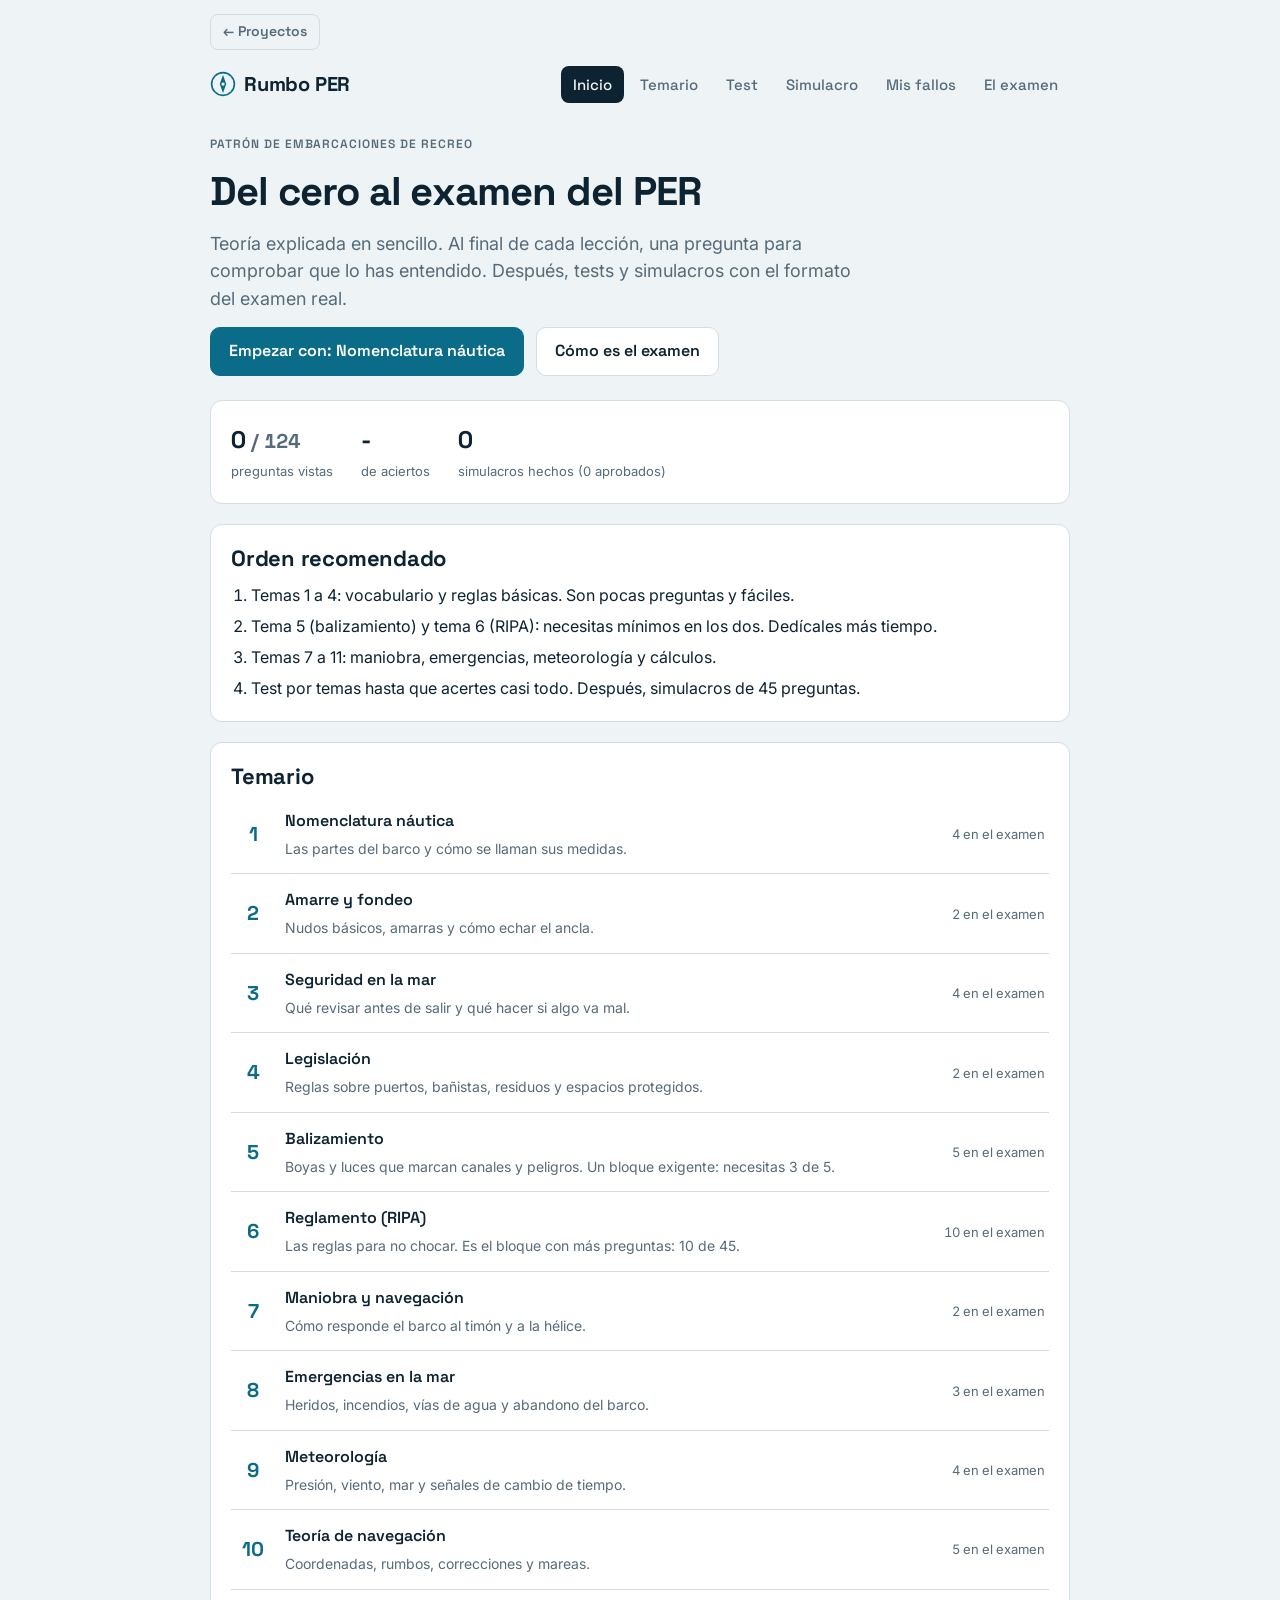
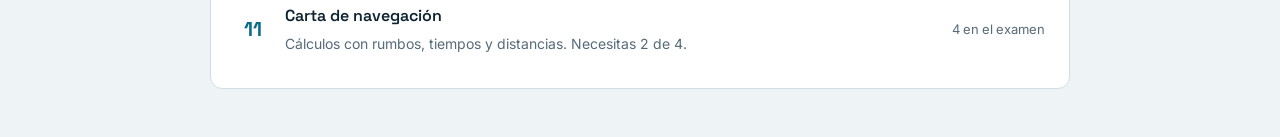
==== commit 836f4902: "Anadir boton de regreso a Proyectos en Rumbo PER Co-Authored-By: Claude Sonnet 5.5 <noreply@anthropi" ====
--- a/CV/per/index.html
+++ b/CV/per/index.html
@@ -57,6 +57,8 @@
 .top{display:flex;align-items:center;justify-content:space-between;gap:12px 20px;flex-wrap:wrap;padding-block:16px 12px}
 .brand{font-family:var(--f-head);font-weight:700;font-size:20px;letter-spacing:-.01em;display:flex;align-items:center;gap:8px}
 .brand svg{width:26px;height:26px}
+.volver{display:inline-block;margin-top:14px;font-family:var(--f-head);font-weight:600;font-size:14px;color:var(--muted);text-decoration:none;padding:6px 12px;border:1px solid var(--line);border-radius:8px}
+.volver:hover{color:var(--accent);border-color:var(--accent)}
 .nav{display:flex;gap:4px;flex-wrap:wrap}
 .nav a{font-family:var(--f-head);font-weight:500;font-size:15px;color:var(--muted);text-decoration:none;padding:7px 12px;border-radius:8px}
 .nav a:hover{background:var(--soft);color:var(--ink)}
@@ -673,7 +675,7 @@
 /* ---------- navegación ---------- */
 const NAV=[['inicio','Inicio'],['temario','Temario'],['test','Test'],['simulacro','Simulacro'],['fallos','Mis fallos'],['examen','El examen']];
 function shell(active,html){
-  app.innerHTML=`<div class="wrap"><header class="top"><div class="brand"><svg viewBox="0 0 32 32" aria-hidden="true"><circle cx="16" cy="16" r="14" fill="none" stroke="var(--accent)" stroke-width="2"/><path d="M16 5l4 11-4 11-4-11z" fill="var(--accent)"/><circle cx="16" cy="16" r="2" fill="var(--surface)"/></svg>Rumbo PER</div>
+  app.innerHTML=`<div class="wrap"><a class="volver" href="../proyectos.html">← Proyectos</a><header class="top"><div class="brand"><svg viewBox="0 0 32 32" aria-hidden="true"><circle cx="16" cy="16" r="14" fill="none" stroke="var(--accent)" stroke-width="2"/><path d="M16 5l4 11-4 11-4-11z" fill="var(--accent)"/><circle cx="16" cy="16" r="2" fill="var(--surface)"/></svg>Rumbo PER</div>
   <nav class="nav" aria-label="Secciones">${NAV.map(([h,t])=>`<a href="#${h}" ${h===active?'aria-current="page"':''}>${t}</a>`).join('')}</nav></header><main>${html}</main></div>`;
   app.querySelectorAll('.nav a').forEach(a=>a.addEventListener('click',()=>{if(location.hash===a.getAttribute('href'))setTimeout(route,0)}));
   fillFigs(app);
